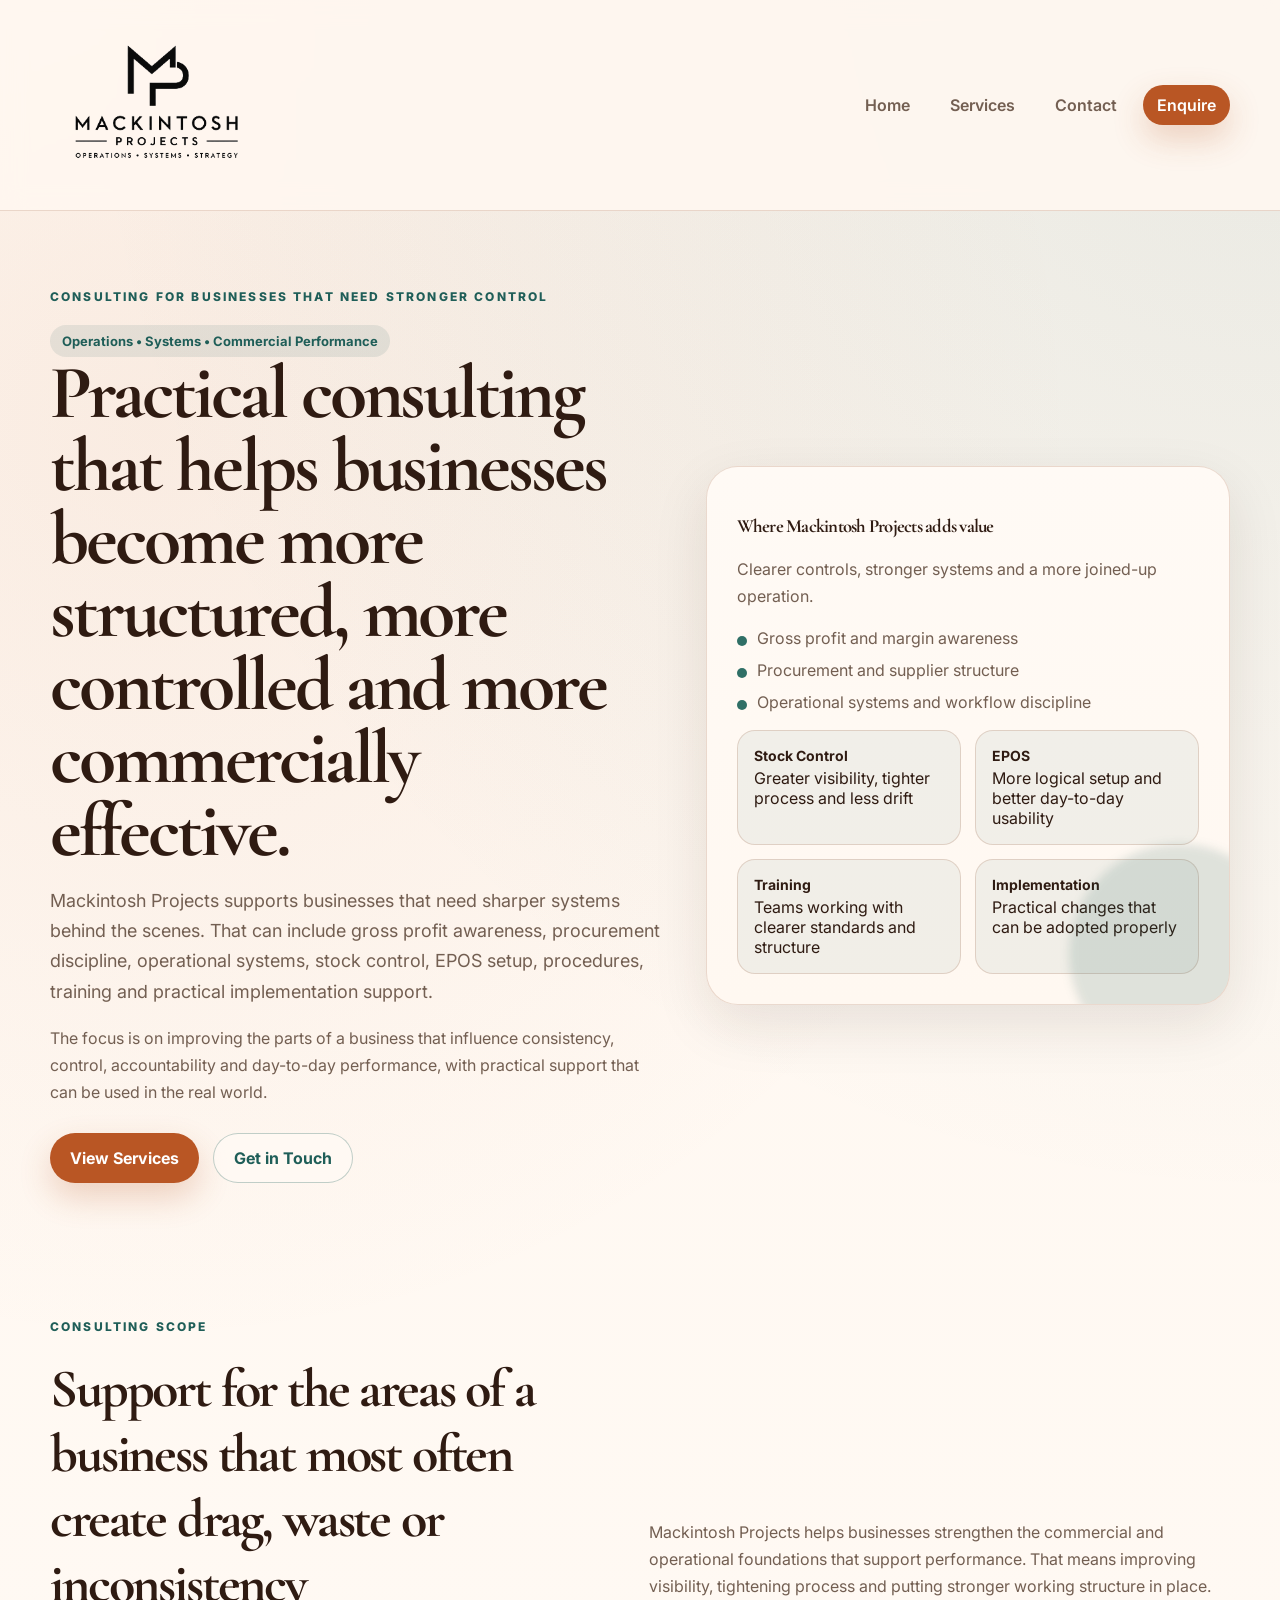
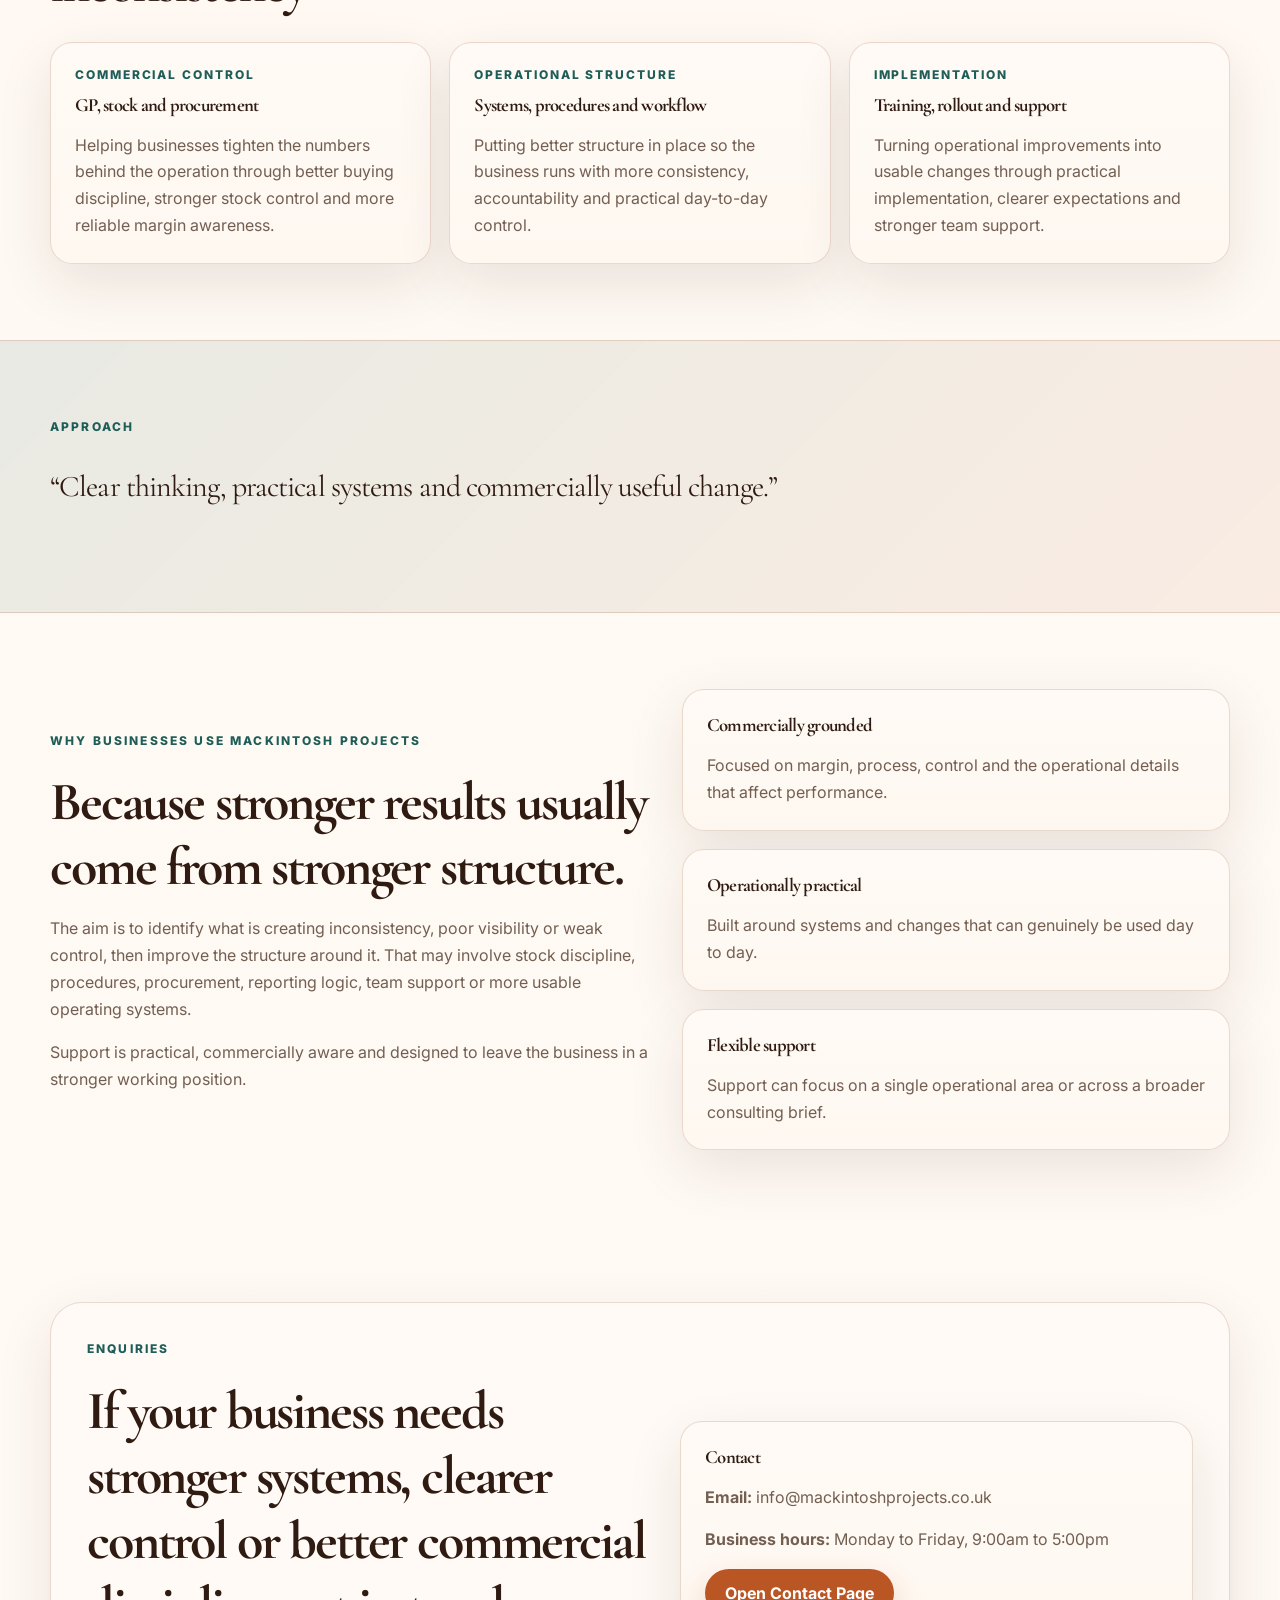
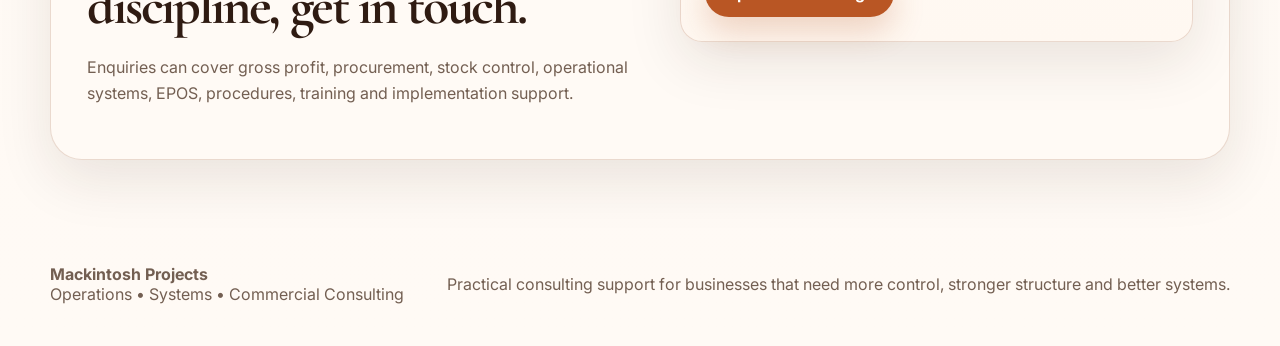
==== index.html @ ac30e195 "Stop About page from surfacing as primary result" ====
<!doctype html>
<html lang="en">
<head>
  <meta charset="utf-8">
  <meta name="viewport" content="width=device-width, initial-scale=1">
  <link rel="icon" href="/favicon.ico" sizes="any">
  <link rel="icon" type="image/png" sizes="16x16" href="/assets/favicon-16.png">
  <link rel="icon" type="image/png" sizes="32x32" href="/assets/favicon-32.png">
  <link rel="icon" type="image/png" sizes="48x48" href="/assets/favicon-48.png">
  <link rel="apple-touch-icon" sizes="180x180" href="/assets/apple-touch-icon.png">
  <link rel="manifest" href="/site.webmanifest">
  <meta name="theme-color" content="#ffffff">
  <title>Mackintosh Projects | Operations, Systems and Commercial Consulting</title>
  <meta name="description" content="Mackintosh Projects provides practical consulting support with gross profit, procurement, operational systems, stock control, EPOS, procedures, training and implementation.">
  <meta name="robots" content="index,follow,max-snippet:-1,max-image-preview:large,max-video-preview:-1">
  <link rel="canonical" href="https://mackintoshprojects.co.uk/">
  <meta property="og:type" content="website">
  <meta property="og:site_name" content="Mackintosh Projects">
  <meta property="og:title" content="Mackintosh Projects | Operations, Systems and Commercial Consulting">
  <meta property="og:description" content="Practical consulting support for gross profit, procurement, operational systems, stock control, EPOS, procedures, training and implementation.">
  <meta property="og:url" content="https://mackintoshprojects.co.uk/">
  <meta property="og:image" content="https://mackintoshprojects.co.uk/assets/logo-transparent.png">
  <meta name="twitter:card" content="summary">
  <meta name="twitter:title" content="Mackintosh Projects | Operations, Systems and Commercial Consulting">
  <meta name="twitter:description" content="Practical consulting support for businesses that need stronger control, structure and systems.">
  <link rel="stylesheet" href="assets/styles.css">
  <script type="application/ld+json">
  {
    "@context": "https://schema.org",
    "@type": "ProfessionalService",
    "@id": "https://mackintoshprojects.co.uk/#business",
    "name": "Mackintosh Projects",
    "url": "https://mackintoshprojects.co.uk/",
    "logo": "https://mackintoshprojects.co.uk/assets/logo-transparent.png",
    "description": "Mackintosh Projects provides practical consulting support with gross profit, procurement, operational systems, stock control, EPOS, procedures, training and implementation.",
    "email": "info@mackintoshprojects.co.uk",
    "areaServed": "United Kingdom",
    "openingHours": "Mo-Fr 09:00-17:00",
    "sameAs": [],
    "makesOffer": [
      { "@type": "Offer", "itemOffered": { "@type": "Service", "name": "Operational systems consulting" } },
      { "@type": "Offer", "itemOffered": { "@type": "Service", "name": "Gross profit and stock control support" } },
      { "@type": "Offer", "itemOffered": { "@type": "Service", "name": "EPOS setup and workflow support" } },
      { "@type": "Offer", "itemOffered": { "@type": "Service", "name": "Procedures and training support" } }
    ]
  }
  </script>
</head>
<body class="theme-mackintosh">
  <nav class="nav">
    <div class="container nav-inner">
      <a href="/" class="brand"><img src="assets/logo-transparent.png" alt="Mackintosh Projects" class="brand-logo"></a>
      <div class="nav-links">
        <a href="/">Home</a>
        <a href="services.html">Services</a>
        <a href="contact.html">Contact</a>
        <a class="btn" href="contact.html">Enquire</a>
      </div>
    </div>
  </nav>

  <main>
    <section class="hero">
      <div class="container hero-grid">
        <div>
          <p class="eyebrow">Consulting for businesses that need stronger control</p>
          <div class="preview-badge">Operations • Systems • Commercial Performance</div>
          <h1>Practical consulting that helps businesses become more structured, more controlled and more commercially effective.</h1>
          <p class="hero-copy">Mackintosh Projects supports businesses that need sharper systems behind the scenes. That can include gross profit awareness, procurement discipline, operational systems, stock control, EPOS setup, procedures, training and practical implementation support.</p>
          <p>The focus is on improving the parts of a business that influence consistency, control, accountability and day-to-day performance, with practical support that can be used in the real world.</p>
          <div class="hero-actions">
            <a class="btn" href="services.html">View Services</a>
            <a class="btn-secondary" href="contact.html">Get in Touch</a>
          </div>
        </div>
        <div class="hero-panel">
          <h3>Where Mackintosh Projects adds value</h3>
          <p>Clearer controls, stronger systems and a more joined-up operation.</p>
          <ul class="feature-bullets">
            <li>Gross profit and margin awareness</li>
            <li>Procurement and supplier structure</li>
            <li>Operational systems and workflow discipline</li>
          </ul>
          <div class="mini-stat-grid">
            <div class="mini-stat"><strong>Stock Control</strong><span>Greater visibility, tighter process and less drift</span></div>
            <div class="mini-stat"><strong>EPOS</strong><span>More logical setup and better day-to-day usability</span></div>
            <div class="mini-stat"><strong>Training</strong><span>Teams working with clearer standards and structure</span></div>
            <div class="mini-stat"><strong>Implementation</strong><span>Practical changes that can be adopted properly</span></div>
          </div>
        </div>
      </div>
    </section>

    <section class="section">
      <div class="container">
        <div class="section-head">
          <div>
            <p class="eyebrow">Consulting scope</p>
            <h2 class="section-title">Support for the areas of a business that most often create drag, waste or inconsistency</h2>
          </div>
          <p>Mackintosh Projects helps businesses strengthen the commercial and operational foundations that support performance. That means improving visibility, tightening process and putting stronger working structure in place.</p>
        </div>
        <div class="grid-3">
          <div class="card service-card">
            <div class="service-tag">Commercial Control</div>
            <h3>GP, stock and procurement</h3>
            <p>Helping businesses tighten the numbers behind the operation through better buying discipline, stronger stock control and more reliable margin awareness.</p>
          </div>
          <div class="card service-card">
            <div class="service-tag">Operational Structure</div>
            <h3>Systems, procedures and workflow</h3>
            <p>Putting better structure in place so the business runs with more consistency, accountability and practical day-to-day control.</p>
          </div>
          <div class="card service-card">
            <div class="service-tag">Implementation</div>
            <h3>Training, rollout and support</h3>
            <p>Turning operational improvements into usable changes through practical implementation, clearer expectations and stronger team support.</p>
          </div>
        </div>
      </div>
    </section>

    <section class="section band">
      <div class="container">
        <p class="eyebrow">Approach</p>
        <p class="quote">“Clear thinking, practical systems and commercially useful change.”</p>
      </div>
    </section>

    <section class="section">
      <div class="container split">
        <div>
          <p class="eyebrow">Why businesses use Mackintosh Projects</p>
          <h2 class="section-title">Because stronger results usually come from stronger structure.</h2>
          <p>The aim is to identify what is creating inconsistency, poor visibility or weak control, then improve the structure around it. That may involve stock discipline, procedures, procurement, reporting logic, team support or more usable operating systems.</p>
          <p>Support is practical, commercially aware and designed to leave the business in a stronger working position.</p>
        </div>
        <div class="stack">
          <div class="card">
            <h3>Commercially grounded</h3>
            <p>Focused on margin, process, control and the operational details that affect performance.</p>
          </div>
          <div class="card">
            <h3>Operationally practical</h3>
            <p>Built around systems and changes that can genuinely be used day to day.</p>
          </div>
          <div class="card">
            <h3>Flexible support</h3>
            <p>Support can focus on a single operational area or across a broader consulting brief.</p>
          </div>
        </div>
      </div>
    </section>

    <section class="section">
      <div class="container cta-box">
        <div class="split">
          <div>
            <p class="eyebrow">Enquiries</p>
            <h2 class="section-title">If your business needs stronger systems, clearer control or better commercial discipline, get in touch.</h2>
            <p>Enquiries can cover gross profit, procurement, stock control, operational systems, EPOS, procedures, training and implementation support.</p>
          </div>
          <div class="card">
            <h3>Contact</h3>
            <p><strong>Email:</strong> info@mackintoshprojects.co.uk</p>
            <p><strong>Business hours:</strong> Monday to Friday, 9:00am to 5:00pm</p>
            <div style="margin-top:14px"><a class="btn" href="contact.html">Open Contact Page</a></div>
          </div>
        </div>
      </div>
    </section>
  </main>

  <footer class="footer">
    <div class="container footer-inner">
      <div>
        <strong>Mackintosh Projects</strong>
        <div>Operations • Systems • Commercial Consulting</div>
      </div>
      <div>Practical consulting support for businesses that need more control, stronger structure and better systems.</div>
    </div>
  </footer>
</body>
</html>
---- assets/styles.css ----
@import url("https://fonts.googleapis.com/css2?family=Inter:wght@400;500;600;700;800;900&family=Cormorant+Garamond:wght@500;600;700&display=swap");

:root {
  --bg: #fff8f1;
  --surface: #fffaf5;
  --surface-2: #fff8f1;
  --surface-3: #f3e4d8;
  --text: #2f1b12;
  --muted: #735f52;
  --trust: #1f5e58;
  --success: #2f6f66;
  --accent: #b95624;
  --accent-hover: #8a431d;
  --border: rgba(138, 67, 29, 0.18);
  --highlight: #f3d8c7;
  --shadow: 0 20px 55px rgba(47, 27, 18, .10);
  --radius-xl: 32px;
  --radius-lg: 22px;
  --radius-md: 16px;
  --font-heading: "Cormorant Garamond", Georgia, serif;
  --font-body: Inter, system-ui, sans-serif;
}

* { box-sizing: border-box; }
html { scroll-behavior: smooth; }
body {
  margin: 0;
  font-family: var(--font-body);
  color: var(--text);
  background:
    radial-gradient(circle at top right, rgba(31, 94, 88, .10), transparent 32%),
    radial-gradient(circle at 12% 12%, rgba(185, 86, 36, .08), transparent 28%),
    linear-gradient(180deg, var(--bg), #fffaf5);
}
a { color: inherit; text-decoration: none; }
p { line-height: 1.68; color: var(--muted); }
img { max-width: 100%; display: block; }
.container { width: min(1180px, calc(100% - 42px)); margin: 0 auto; }

.nav {
  position: sticky; top: 0; z-index: 20; backdrop-filter: blur(12px);
  background: rgba(255, 248, 241, .88);
  border-bottom: 1px solid var(--border);
}
.nav-inner {
  min-height: 64px; display: flex; align-items: center; justify-content: space-between; gap: 20px;
}
.brand { display:flex; align-items:center; gap:0; color: var(--text); }
.brand-logo { width: 210px; max-width: min(48vw, 210px); height: auto; display:block; }
.nav-links { display:flex; align-items:center; gap: 12px; flex-wrap: wrap; }
.nav-links a { color: var(--muted); font-weight: 600; padding: 10px 14px; border-radius: 999px; }
.nav-links a:hover { background: rgba(31, 94, 88, .09); color: var(--trust); }
.nav-links a.btn { color: #fff; }
.nav-links a.btn:hover { background: var(--accent-hover); color: #fff; }

.btn, .btn-secondary {
  display:inline-flex; align-items:center; justify-content:center; gap:10px; padding: 14px 20px;
  border-radius: 999px; font-weight: 700; transition: .2s ease; cursor: pointer;
}
.btn {
  background: var(--accent);
  color: white;
  box-shadow: 0 14px 32px rgba(185, 86, 36, .24);
}
.btn:hover { background: var(--accent-hover); transform: translateY(-2px); }
.btn-secondary {
  background: rgba(255, 250, 245, .74); color: var(--trust);
  border: 1px solid rgba(31, 94, 88, .28);
}
.btn-secondary:hover { background: rgba(31, 94, 88, .09); }

.hero { padding: 76px 0 58px; }
.hero-grid { display:grid; grid-template-columns: 1.08fr .92fr; gap: 40px; align-items: center; }
.eyebrow { color: var(--trust); text-transform: uppercase; letter-spacing: .18em; font-size: 12px; font-weight: 800; margin: 0 0 18px; }
.hero h1, .section-title, h2, h3 { font-family: var(--font-heading); color: var(--text); letter-spacing: -.04em; }
.hero h1 { font-size: clamp(44px, 7vw, 76px); line-height: .96; margin: 0 0 18px; }
.hero-copy { font-size: 18px; max-width: 650px; }
.hero-actions { display:flex; gap:14px; flex-wrap:wrap; margin-top: 28px; }

.hero-panel {
  background: linear-gradient(180deg, var(--surface), var(--surface-2));
  border-radius: var(--radius-xl);
  box-shadow: var(--shadow);
  padding: 30px;
  position: relative;
  overflow: hidden;
  border: 1px solid var(--border);
}
.hero-panel::after {
  content:""; position:absolute; inset:auto -60px -60px auto; width:220px; height:220px; border-radius:50%;
  background: rgba(31, 94, 88, .14); filter: blur(5px);
}
.mini-stat-grid { display:grid; grid-template-columns: repeat(2, minmax(0,1fr)); gap: 14px; margin-top: 18px; }
.mini-stat {
  padding: 16px; border-radius: 18px; background: rgba(31, 94, 88, .06);
  border: 1px solid var(--border);
}
.mini-stat strong { display:block; font-size: 14px; margin-bottom: 4px; }

.section { padding: 76px 0; }
.section-head { display:flex; align-items:end; justify-content:space-between; gap:20px; margin-bottom: 26px; }
.section-title { font-size: clamp(34px, 5vw, 54px); margin:0; }
.grid-3 { display:grid; grid-template-columns: repeat(3, minmax(0, 1fr)); gap: 18px; }
.grid-2 { display:grid; grid-template-columns: repeat(2, minmax(0, 1fr)); gap: 18px; }

.card {
  background: linear-gradient(180deg, var(--surface), var(--surface-2));
  border-radius: var(--radius-lg); padding: 24px; box-shadow: var(--shadow);
  border: 1px solid var(--border);
}
.card h3, .card h4 { margin: 0 0 10px; }
.card p:last-child { margin-bottom: 0; }

.feature-bullets { list-style:none; padding:0; margin: 18px 0 0; display:grid; gap: 12px; }
.feature-bullets li { padding-left: 20px; position: relative; color: var(--muted); }
.feature-bullets li::before {
  content:""; width: 10px; height: 10px; border-radius: 50%; position:absolute; left:0; top:8px; background: var(--success);
}

.band {
  background: linear-gradient(135deg, rgba(31, 94, 88, .10), rgba(185, 86, 36, .08));
  border-top: 1px solid var(--border);
  border-bottom: 1px solid var(--border);
}
.quote {
  font-size: clamp(20px, 3vw, 30px); line-height: 1.3; color: var(--text); max-width: 830px;
  font-family: var(--font-heading); letter-spacing: -.03em;
}

.cta-box {
  padding: 36px; border-radius: var(--radius-xl); background: var(--surface);
  box-shadow: var(--shadow); border: 1px solid var(--border);
}
.split { display:grid; grid-template-columns: 1.05fr .95fr; gap: 26px; align-items: center; }

.footer { padding: 28px 0 42px; }
.footer-inner { display:flex; justify-content:space-between; gap: 18px; align-items:center; flex-wrap: wrap; color: var(--muted); }

.page-hero { padding: 54px 0 34px; }
.page-hero h1 { margin: 0 0 12px; font-size: clamp(38px,6vw,62px); }

.stack { display:grid; gap: 18px; }
.service-card .service-tag { color: var(--trust); font-size: 12px; text-transform: uppercase; letter-spacing: .16em; font-weight: 800; margin-bottom: 12px; }

.faq details { padding: 18px 20px; border-radius: 16px; background: var(--surface); border:1px solid var(--border); }
.faq details + details { margin-top: 12px; }
.faq summary { cursor:pointer; font-weight: 700; color: var(--text); }
.faq p { margin-bottom: 0; }

.preview-badge {
  display:inline-flex; gap:8px; align-items:center; padding:8px 12px; border-radius:999px;
  background: rgba(31, 94, 88, .10);
  color: var(--trust); font-size: 13px; font-weight: 700;
}

@media (max-width: 980px) {
  .hero-grid, .grid-3, .grid-2, .split { grid-template-columns: 1fr; }
  .hero { padding-top: 48px; }
  .nav-inner { padding: 10px 0; min-height: 58px; }
}
@media (max-width: 720px) {
  .nav-links { display:none; }
  .container { width: min(100% - 28px, 1180px); }
  .hero h1 { font-size: clamp(38px, 9vw, 56px); }
  .section { padding: 58px 0; }
  .cta-box, .hero-panel, .card { padding: 22px; }
  .brand-logo { width: 170px; max-width: 66vw; }
}
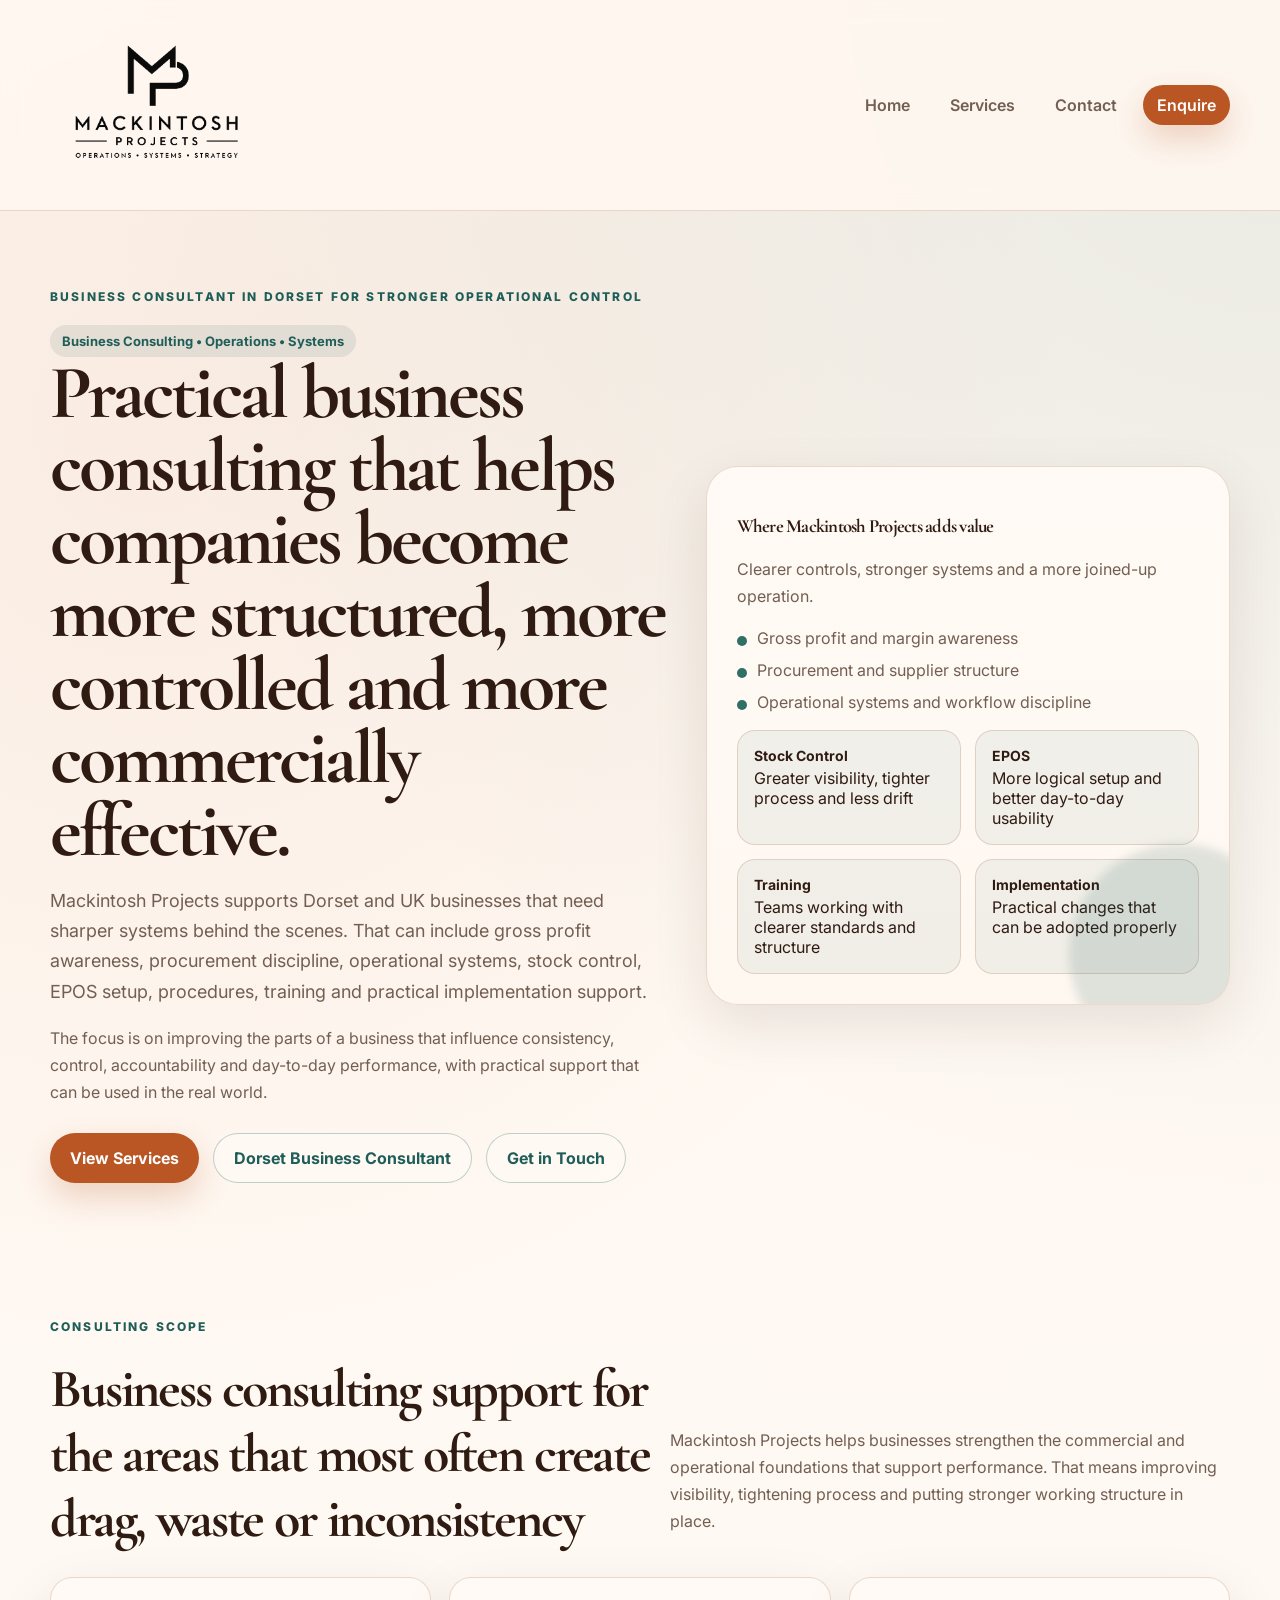
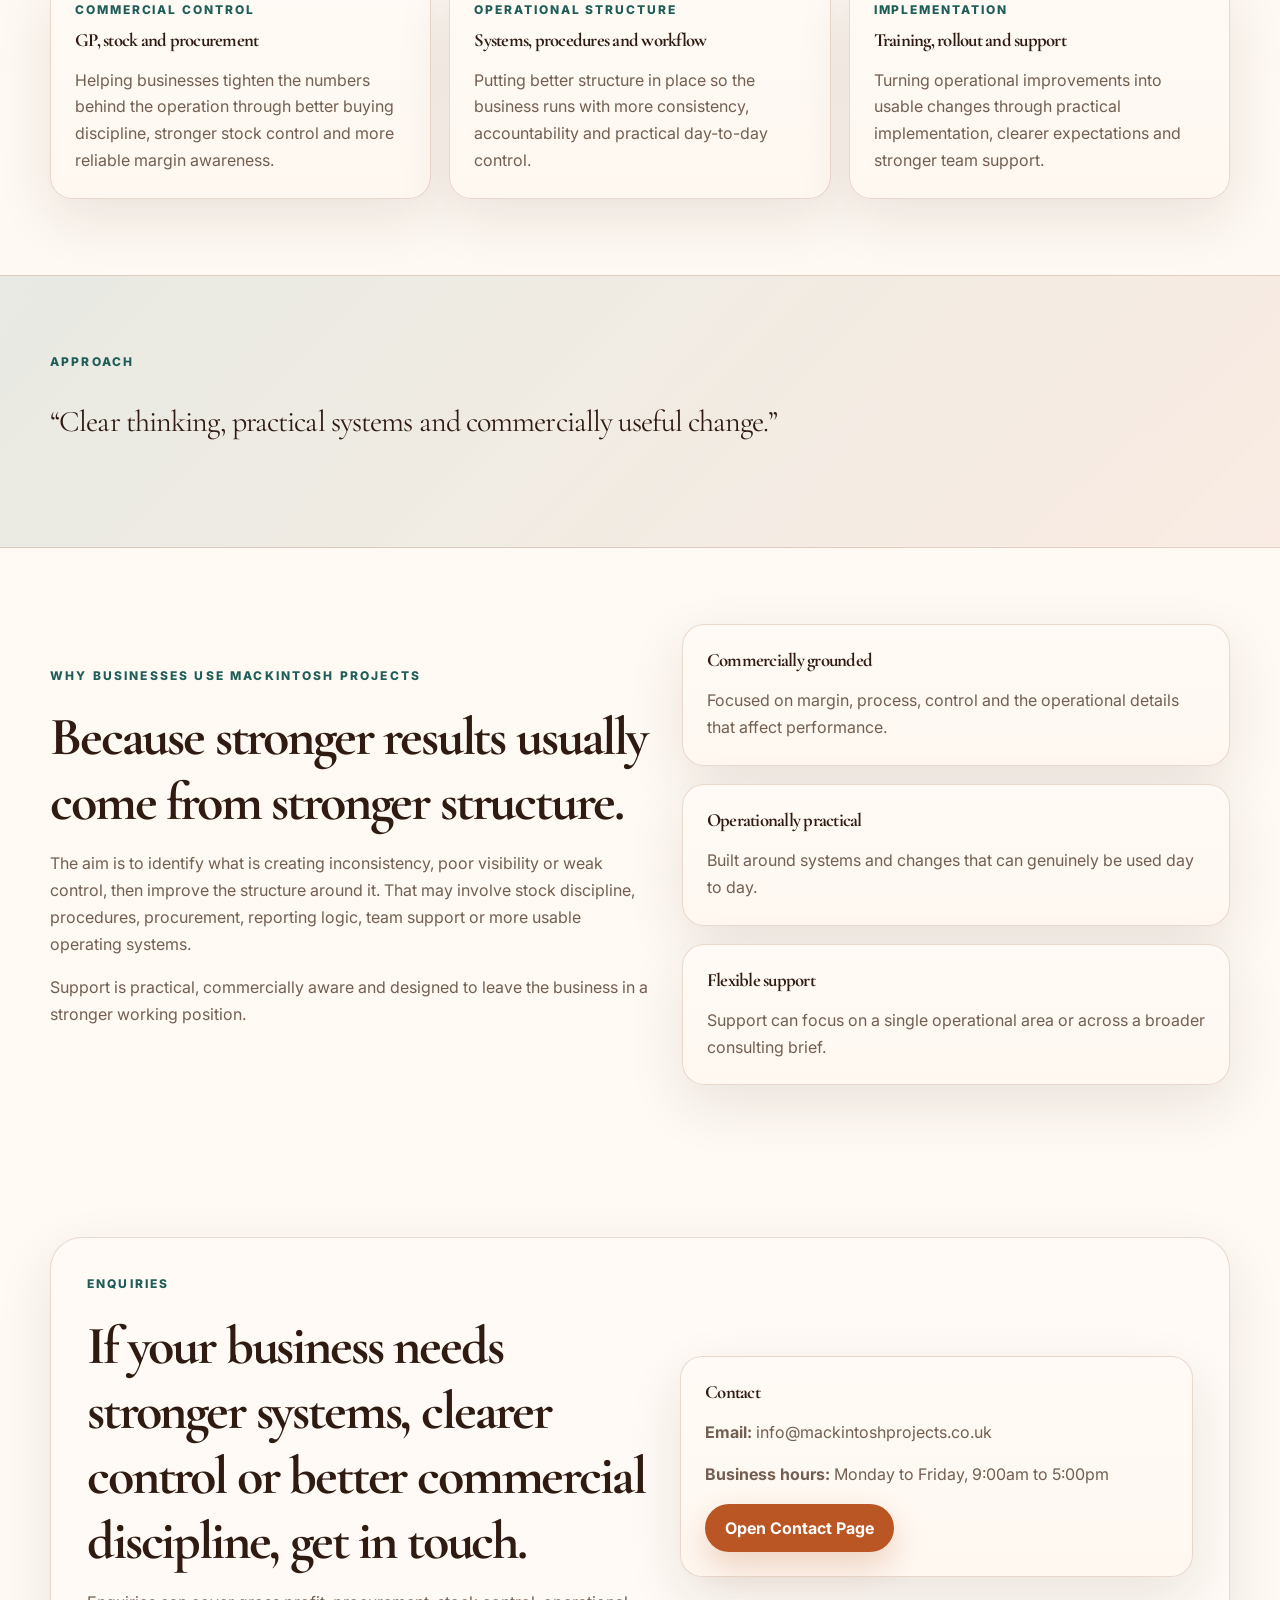
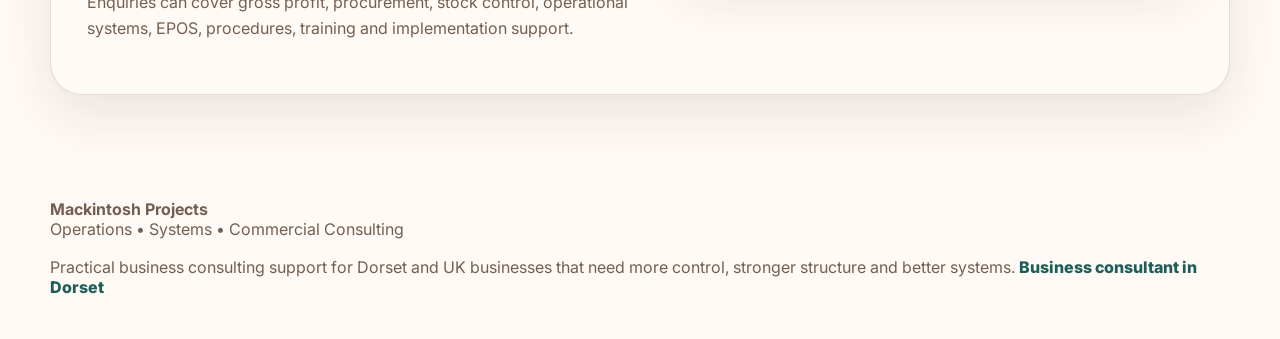
==== commit 79b1dceb: "Strengthen local business consultant SEO" ====
--- a/index.html
+++ b/index.html
@@ -10,34 +10,43 @@
   <link rel="apple-touch-icon" sizes="180x180" href="/assets/apple-touch-icon.png">
   <link rel="manifest" href="/site.webmanifest">
   <meta name="theme-color" content="#ffffff">
-  <title>Mackintosh Projects | Operations, Systems and Commercial Consulting</title>
-  <meta name="description" content="Mackintosh Projects provides practical consulting support with gross profit, procurement, operational systems, stock control, EPOS, procedures, training and implementation.">
+  <title>Mackintosh Projects | Business Consultant in Dorset for Operations and Systems</title>
+  <meta name="description" content="Mackintosh Projects is a Dorset business consultant providing practical support with operations, systems, gross profit, stock control, EPOS, procedures and implementation.">
   <meta name="robots" content="index,follow,max-snippet:-1,max-image-preview:large,max-video-preview:-1">
   <link rel="canonical" href="https://mackintoshprojects.co.uk/">
   <meta property="og:type" content="website">
   <meta property="og:site_name" content="Mackintosh Projects">
-  <meta property="og:title" content="Mackintosh Projects | Operations, Systems and Commercial Consulting">
-  <meta property="og:description" content="Practical consulting support for gross profit, procurement, operational systems, stock control, EPOS, procedures, training and implementation.">
+  <meta property="og:title" content="Mackintosh Projects | Business Consultant in Dorset">
+  <meta property="og:description" content="Practical business consulting support for operations, systems, gross profit, stock control, EPOS, procedures, training and implementation.">
   <meta property="og:url" content="https://mackintoshprojects.co.uk/">
   <meta property="og:image" content="https://mackintoshprojects.co.uk/assets/logo-transparent.png">
   <meta name="twitter:card" content="summary">
-  <meta name="twitter:title" content="Mackintosh Projects | Operations, Systems and Commercial Consulting">
-  <meta name="twitter:description" content="Practical consulting support for businesses that need stronger control, structure and systems.">
+  <meta name="twitter:title" content="Mackintosh Projects | Business Consultant in Dorset">
+  <meta name="twitter:description" content="Practical business consulting support for businesses that need stronger control, structure and systems.">
   <link rel="stylesheet" href="assets/styles.css">
   <script type="application/ld+json">
   {
     "@context": "https://schema.org",
-    "@type": "ProfessionalService",
+    "@type": ["LocalBusiness", "ProfessionalService"],
     "@id": "https://mackintoshprojects.co.uk/#business",
     "name": "Mackintosh Projects",
     "url": "https://mackintoshprojects.co.uk/",
     "logo": "https://mackintoshprojects.co.uk/assets/logo-transparent.png",
-    "description": "Mackintosh Projects provides practical consulting support with gross profit, procurement, operational systems, stock control, EPOS, procedures, training and implementation.",
+    "description": "Mackintosh Projects is a Dorset business consultant providing practical support with operations, systems, gross profit, stock control, EPOS, procedures, training and implementation.",
     "email": "info@mackintoshprojects.co.uk",
-    "areaServed": "United Kingdom",
+    "areaServed": ["Dorset", "Bournemouth", "Poole", "Wimborne", "Wareham", "United Kingdom"],
     "openingHours": "Mo-Fr 09:00-17:00",
+    "knowsAbout": [
+      "business management consulting",
+      "operational systems",
+      "gross profit control",
+      "stock control",
+      "EPOS setup",
+      "procedures and training"
+    ],
     "sameAs": [],
     "makesOffer": [
+      { "@type": "Offer", "itemOffered": { "@type": "Service", "name": "Business management consulting" } },
       { "@type": "Offer", "itemOffered": { "@type": "Service", "name": "Operational systems consulting" } },
       { "@type": "Offer", "itemOffered": { "@type": "Service", "name": "Gross profit and stock control support" } },
       { "@type": "Offer", "itemOffered": { "@type": "Service", "name": "EPOS setup and workflow support" } },
@@ -63,13 +72,14 @@
     <section class="hero">
       <div class="container hero-grid">
         <div>
-          <p class="eyebrow">Consulting for businesses that need stronger control</p>
-          <div class="preview-badge">Operations • Systems • Commercial Performance</div>
-          <h1>Practical consulting that helps businesses become more structured, more controlled and more commercially effective.</h1>
-          <p class="hero-copy">Mackintosh Projects supports businesses that need sharper systems behind the scenes. That can include gross profit awareness, procurement discipline, operational systems, stock control, EPOS setup, procedures, training and practical implementation support.</p>
+          <p class="eyebrow">Business consultant in Dorset for stronger operational control</p>
+          <div class="preview-badge">Business Consulting • Operations • Systems</div>
+          <h1>Practical business consulting that helps companies become more structured, more controlled and more commercially effective.</h1>
+          <p class="hero-copy">Mackintosh Projects supports Dorset and UK businesses that need sharper systems behind the scenes. That can include gross profit awareness, procurement discipline, operational systems, stock control, EPOS setup, procedures, training and practical implementation support.</p>
           <p>The focus is on improving the parts of a business that influence consistency, control, accountability and day-to-day performance, with practical support that can be used in the real world.</p>
           <div class="hero-actions">
             <a class="btn" href="services.html">View Services</a>
+            <a class="btn-secondary" href="business-consultant-dorset.html">Dorset Business Consultant</a>
             <a class="btn-secondary" href="contact.html">Get in Touch</a>
           </div>
         </div>
@@ -96,7 +106,7 @@
         <div class="section-head">
           <div>
             <p class="eyebrow">Consulting scope</p>
-            <h2 class="section-title">Support for the areas of a business that most often create drag, waste or inconsistency</h2>
+            <h2 class="section-title">Business consulting support for the areas that most often create drag, waste or inconsistency</h2>
           </div>
           <p>Mackintosh Projects helps businesses strengthen the commercial and operational foundations that support performance. That means improving visibility, tightening process and putting stronger working structure in place.</p>
         </div>
@@ -177,7 +187,7 @@
         <strong>Mackintosh Projects</strong>
         <div>Operations • Systems • Commercial Consulting</div>
       </div>
-      <div>Practical consulting support for businesses that need more control, stronger structure and better systems.</div>
+      <div>Practical business consulting support for Dorset and UK businesses that need more control, stronger structure and better systems. <a href="business-consultant-dorset.html">Business consultant in Dorset</a></div>
     </div>
   </footer>
 </body>
--- a/assets/styles.css
+++ b/assets/styles.css
@@ -72,7 +72,7 @@
 .hero { padding: 76px 0 58px; }
 .hero-grid { display:grid; grid-template-columns: 1.08fr .92fr; gap: 40px; align-items: center; }
 .eyebrow { color: var(--trust); text-transform: uppercase; letter-spacing: .18em; font-size: 12px; font-weight: 800; margin: 0 0 18px; }
-.hero h1, .section-title, h2, h3 { font-family: var(--font-heading); color: var(--text); letter-spacing: -.04em; }
+.hero h1, .page-hero h1, .section-title, h2, h3 { font-family: var(--font-heading); color: var(--text); letter-spacing: -.04em; }
 .hero h1 { font-size: clamp(44px, 7vw, 76px); line-height: .96; margin: 0 0 18px; }
 .hero-copy { font-size: 18px; max-width: 650px; }
 .hero-actions { display:flex; gap:14px; flex-wrap:wrap; margin-top: 28px; }
@@ -135,6 +135,7 @@
 
 .footer { padding: 28px 0 42px; }
 .footer-inner { display:flex; justify-content:space-between; gap: 18px; align-items:center; flex-wrap: wrap; color: var(--muted); }
+.footer a { color: var(--trust); font-weight: 800; }
 
 .page-hero { padding: 54px 0 34px; }
 .page-hero h1 { margin: 0 0 12px; font-size: clamp(38px,6vw,62px); }
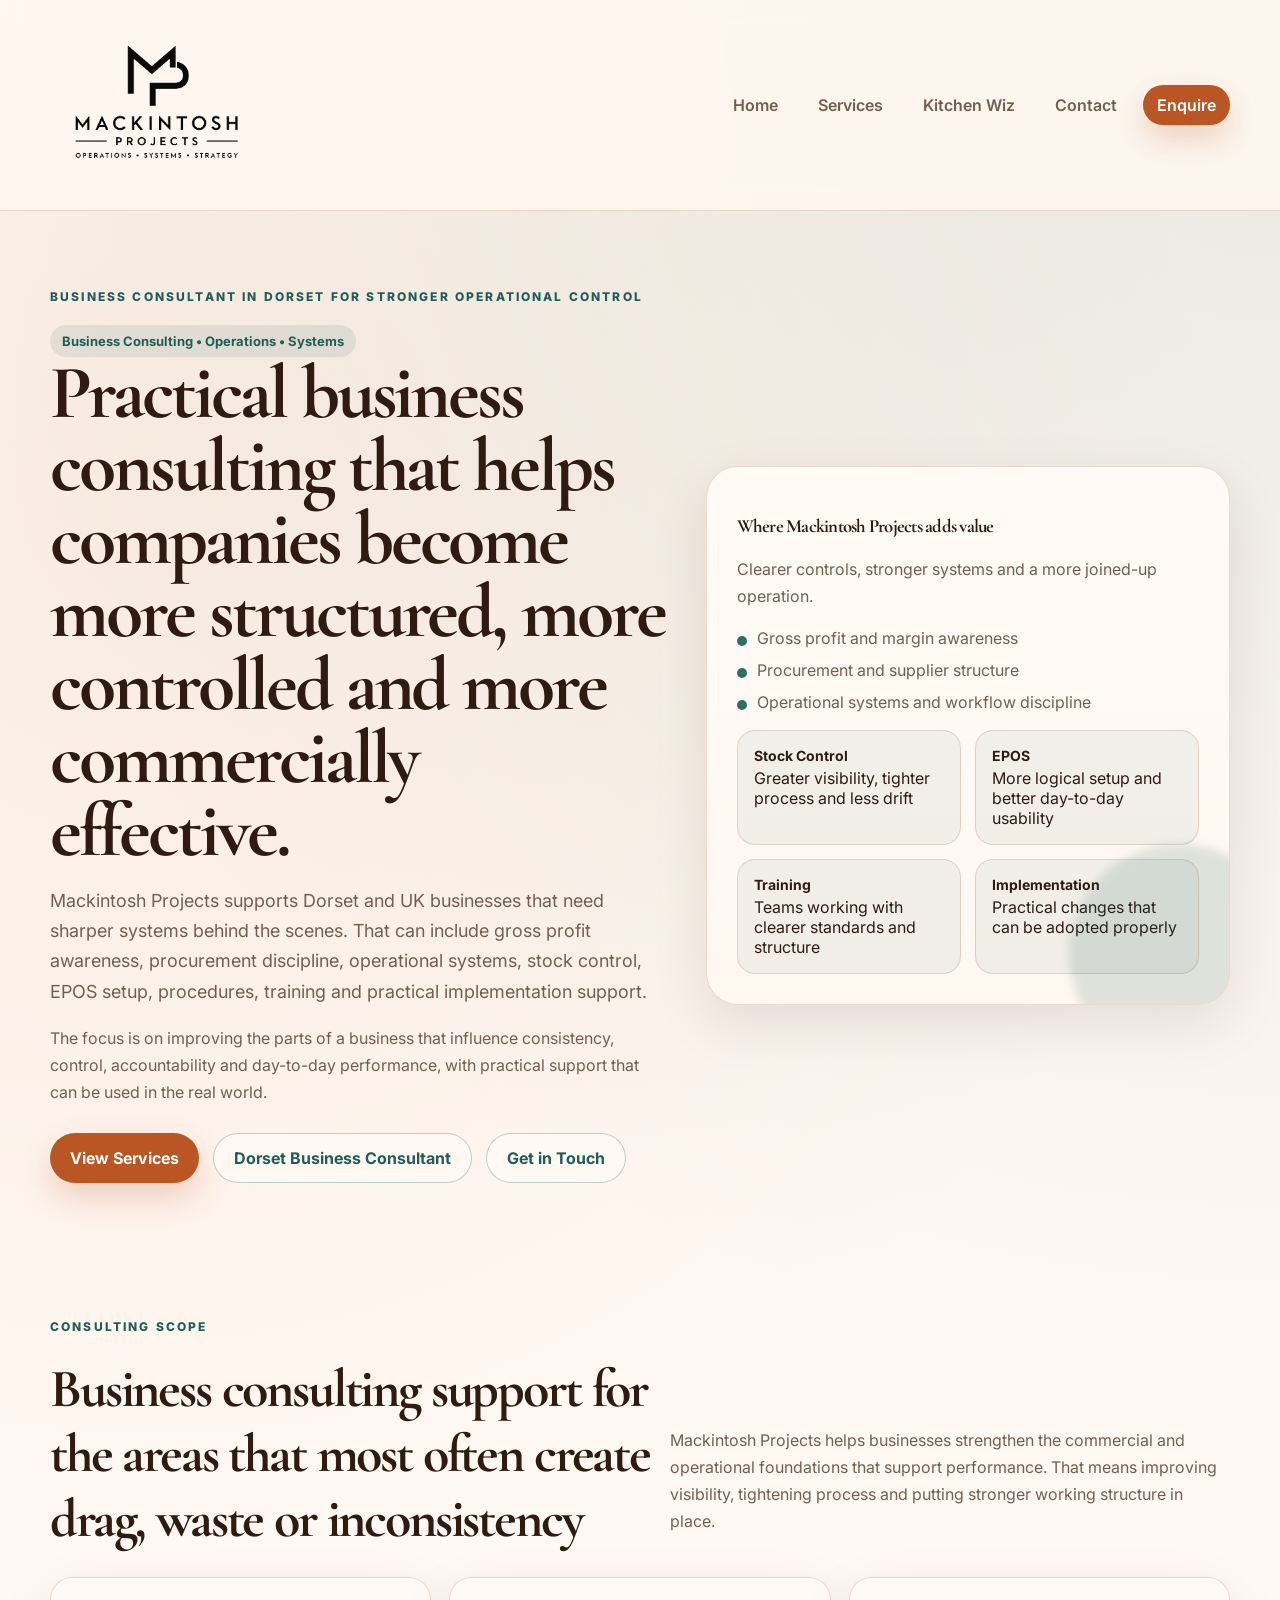
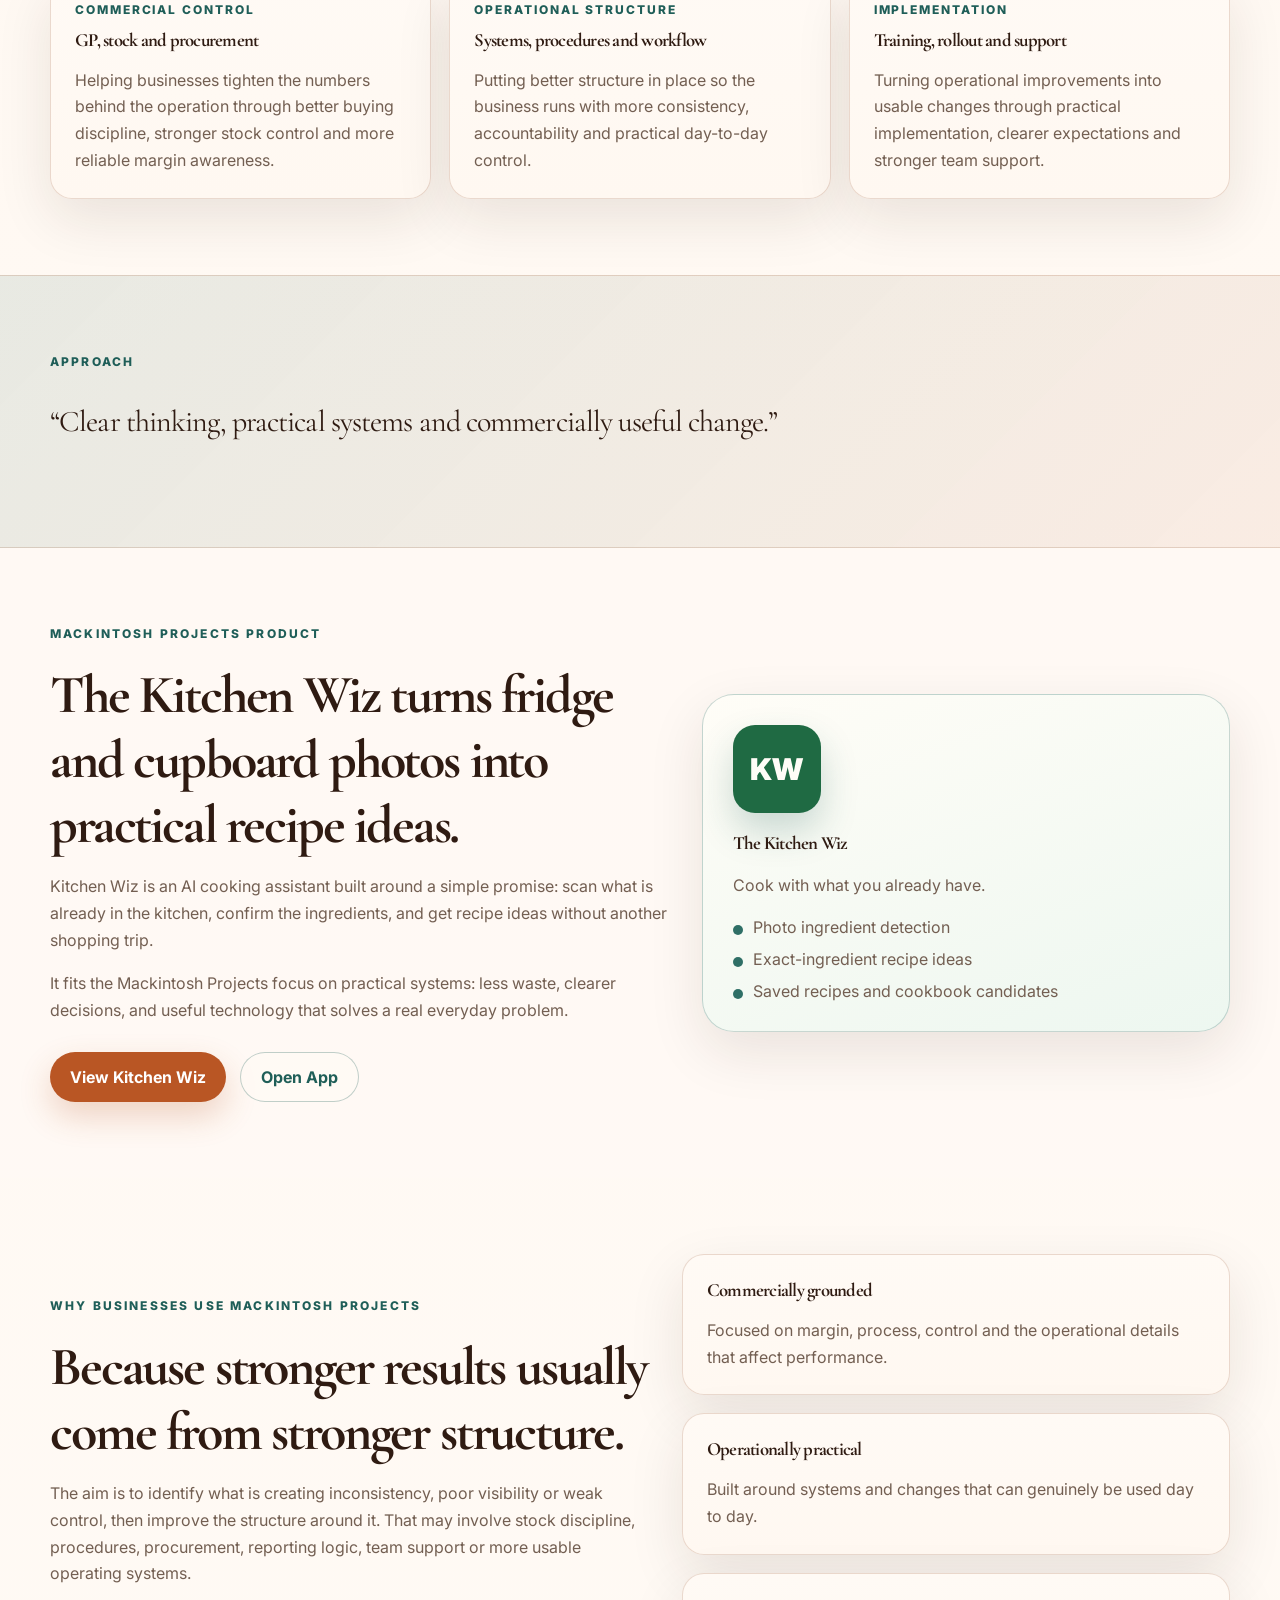
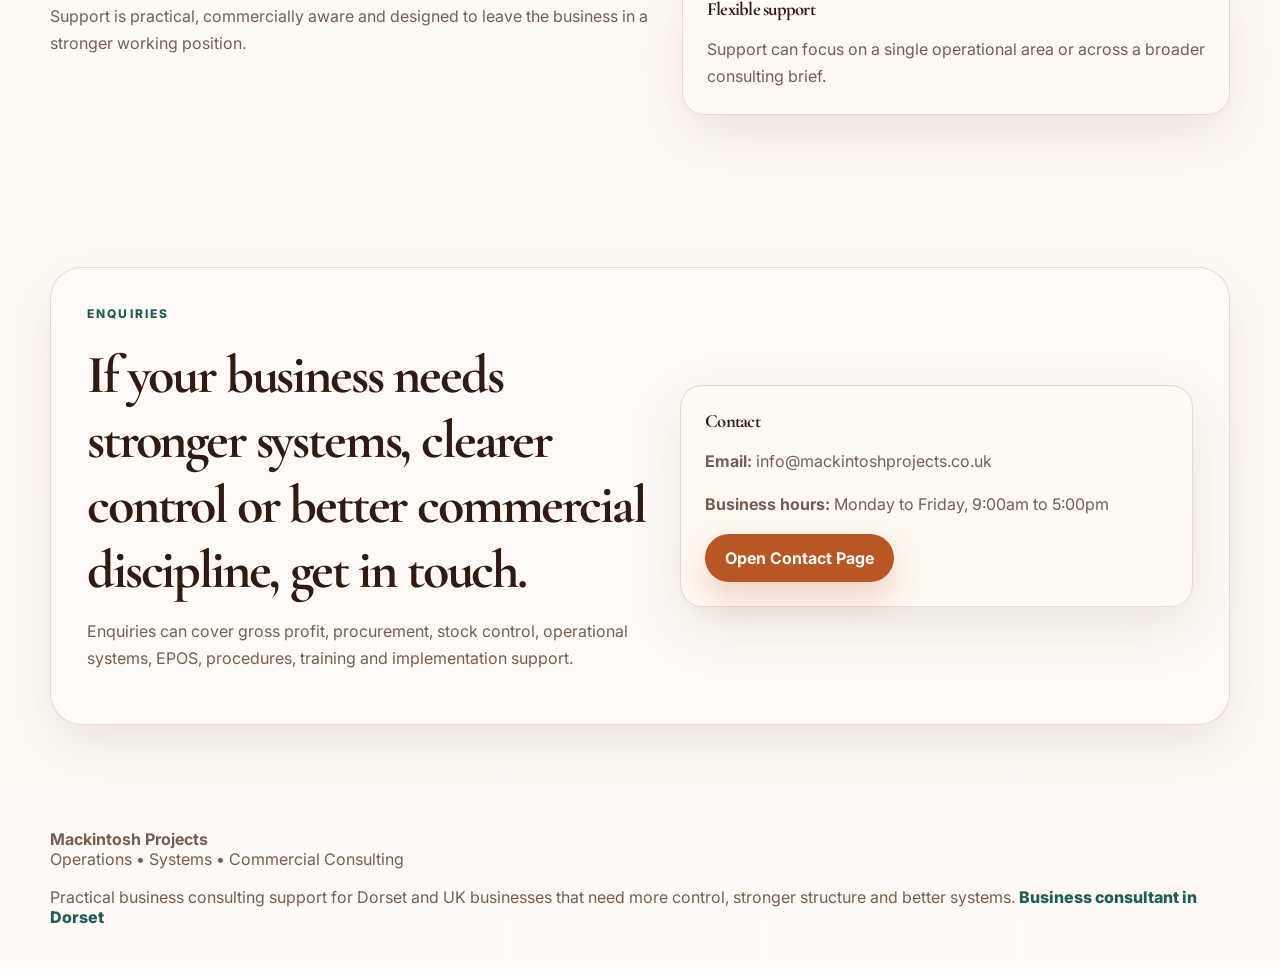
==== commit 31a2f225: "Add Kitchen Wiz product page" ====
--- a/index.html
+++ b/index.html
@@ -50,7 +50,8 @@
       { "@type": "Offer", "itemOffered": { "@type": "Service", "name": "Operational systems consulting" } },
       { "@type": "Offer", "itemOffered": { "@type": "Service", "name": "Gross profit and stock control support" } },
       { "@type": "Offer", "itemOffered": { "@type": "Service", "name": "EPOS setup and workflow support" } },
-      { "@type": "Offer", "itemOffered": { "@type": "Service", "name": "Procedures and training support" } }
+      { "@type": "Offer", "itemOffered": { "@type": "Service", "name": "Procedures and training support" } },
+      { "@type": "Offer", "itemOffered": { "@type": "SoftwareApplication", "name": "The Kitchen Wiz" } }
     ]
   }
   </script>
@@ -61,9 +62,10 @@
       <a href="/" class="brand"><img src="assets/logo-transparent.png" alt="Mackintosh Projects" class="brand-logo"></a>
       <div class="nav-links">
         <a href="/">Home</a>
-        <a href="services.html">Services</a>
-        <a href="contact.html">Contact</a>
-        <a class="btn" href="contact.html">Enquire</a>
+        <a href="/services">Services</a>
+        <a href="/kitchen-wiz">Kitchen Wiz</a>
+        <a href="/contact">Contact</a>
+        <a class="btn" href="/contact">Enquire</a>
       </div>
     </div>
   </nav>
@@ -78,9 +80,9 @@
           <p class="hero-copy">Mackintosh Projects supports Dorset and UK businesses that need sharper systems behind the scenes. That can include gross profit awareness, procurement discipline, operational systems, stock control, EPOS setup, procedures, training and practical implementation support.</p>
           <p>The focus is on improving the parts of a business that influence consistency, control, accountability and day-to-day performance, with practical support that can be used in the real world.</p>
           <div class="hero-actions">
-            <a class="btn" href="services.html">View Services</a>
-            <a class="btn-secondary" href="business-consultant-dorset.html">Dorset Business Consultant</a>
-            <a class="btn-secondary" href="contact.html">Get in Touch</a>
+            <a class="btn" href="/services">View Services</a>
+            <a class="btn-secondary" href="/business-consultant-dorset">Dorset Business Consultant</a>
+            <a class="btn-secondary" href="/contact">Get in Touch</a>
           </div>
         </div>
         <div class="hero-panel">
@@ -137,6 +139,31 @@
       </div>
     </section>
 
+    <section class="section product-section">
+      <div class="container product-grid">
+        <div>
+          <p class="eyebrow">Mackintosh Projects product</p>
+          <h2 class="section-title">The Kitchen Wiz turns fridge and cupboard photos into practical recipe ideas.</h2>
+          <p>Kitchen Wiz is an AI cooking assistant built around a simple promise: scan what is already in the kitchen, confirm the ingredients, and get recipe ideas without another shopping trip.</p>
+          <p>It fits the Mackintosh Projects focus on practical systems: less waste, clearer decisions, and useful technology that solves a real everyday problem.</p>
+          <div class="hero-actions">
+            <a class="btn" href="/kitchen-wiz">View Kitchen Wiz</a>
+            <a class="btn-secondary" href="https://the-kitchen-wiz.pages.dev/">Open App</a>
+          </div>
+        </div>
+        <div class="product-panel">
+          <div class="product-mark">KW</div>
+          <h3>The Kitchen Wiz</h3>
+          <p>Cook with what you already have.</p>
+          <ul class="feature-bullets">
+            <li>Photo ingredient detection</li>
+            <li>Exact-ingredient recipe ideas</li>
+            <li>Saved recipes and cookbook candidates</li>
+          </ul>
+        </div>
+      </div>
+    </section>
+
     <section class="section">
       <div class="container split">
         <div>
@@ -174,7 +201,7 @@
             <h3>Contact</h3>
             <p><strong>Email:</strong> info@mackintoshprojects.co.uk</p>
             <p><strong>Business hours:</strong> Monday to Friday, 9:00am to 5:00pm</p>
-            <div style="margin-top:14px"><a class="btn" href="contact.html">Open Contact Page</a></div>
+            <div style="margin-top:14px"><a class="btn" href="/contact">Open Contact Page</a></div>
           </div>
         </div>
       </div>
@@ -187,7 +214,7 @@
         <strong>Mackintosh Projects</strong>
         <div>Operations • Systems • Commercial Consulting</div>
       </div>
-      <div>Practical business consulting support for Dorset and UK businesses that need more control, stronger structure and better systems. <a href="business-consultant-dorset.html">Business consultant in Dorset</a></div>
+      <div>Practical business consulting support for Dorset and UK businesses that need more control, stronger structure and better systems. <a href="/business-consultant-dorset">Business consultant in Dorset</a></div>
     </div>
   </footer>
 </body>
--- a/assets/styles.css
+++ b/assets/styles.css
@@ -154,8 +154,26 @@
   color: var(--trust); font-size: 13px; font-weight: 700;
 }
 
+.product-section { background: rgba(255, 250, 245, .72); }
+.product-grid { display:grid; grid-template-columns: 1.08fr .92fr; gap: 32px; align-items:center; }
+.product-panel {
+  background: linear-gradient(160deg, #fffdf7, #edf7f0);
+  border: 1px solid rgba(31, 94, 88, .24);
+  border-radius: var(--radius-xl);
+  box-shadow: var(--shadow);
+  padding: 30px;
+}
+.product-mark {
+  width: 88px; height: 88px; border-radius: 22px;
+  background: #1f6a43; color: #fffdf7;
+  display:flex; align-items:center; justify-content:center;
+  font-weight: 900; font-size: 30px; margin-bottom: 18px;
+  box-shadow: 0 18px 36px rgba(31, 94, 88, .22);
+}
+.product-hero { background: linear-gradient(180deg, rgba(31, 94, 88, .08), transparent); }
+
 @media (max-width: 980px) {
-  .hero-grid, .grid-3, .grid-2, .split { grid-template-columns: 1fr; }
+  .hero-grid, .grid-3, .grid-2, .split, .product-grid { grid-template-columns: 1fr; }
   .hero { padding-top: 48px; }
   .nav-inner { padding: 10px 0; min-height: 58px; }
 }
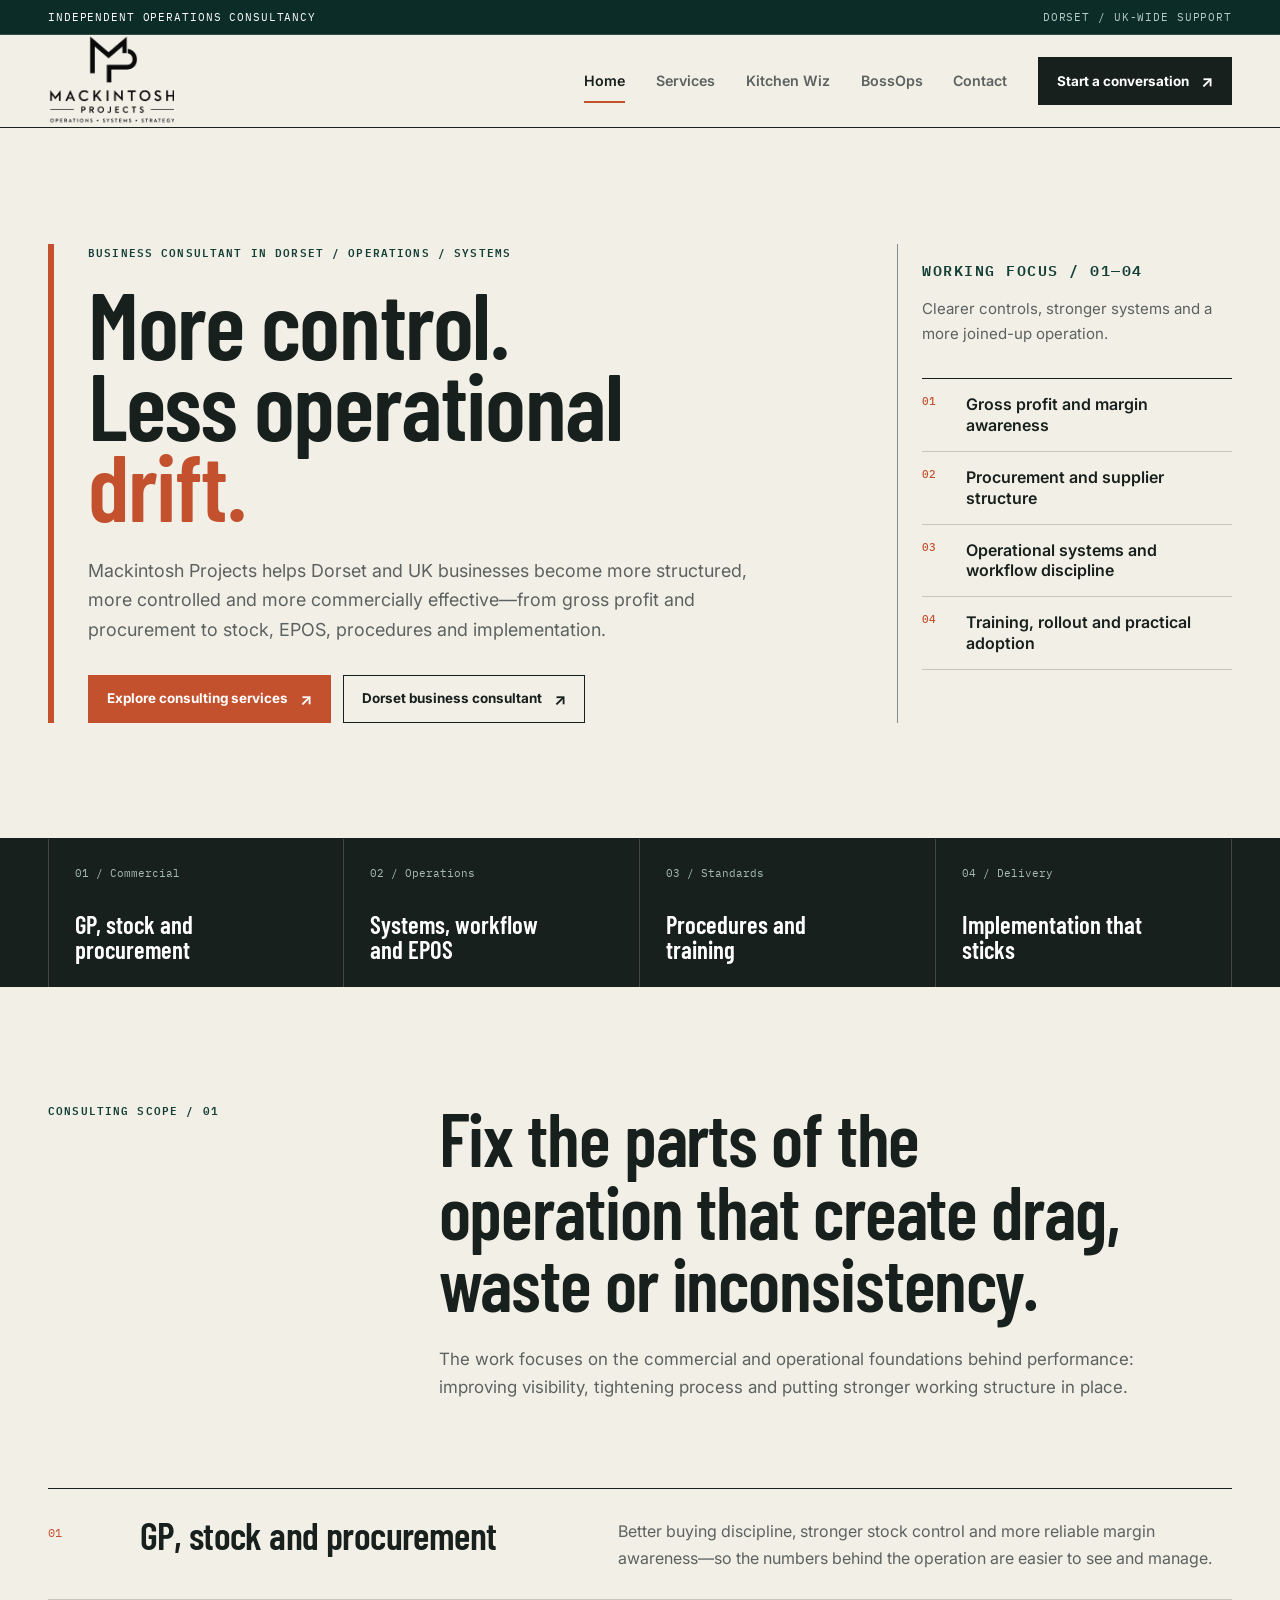
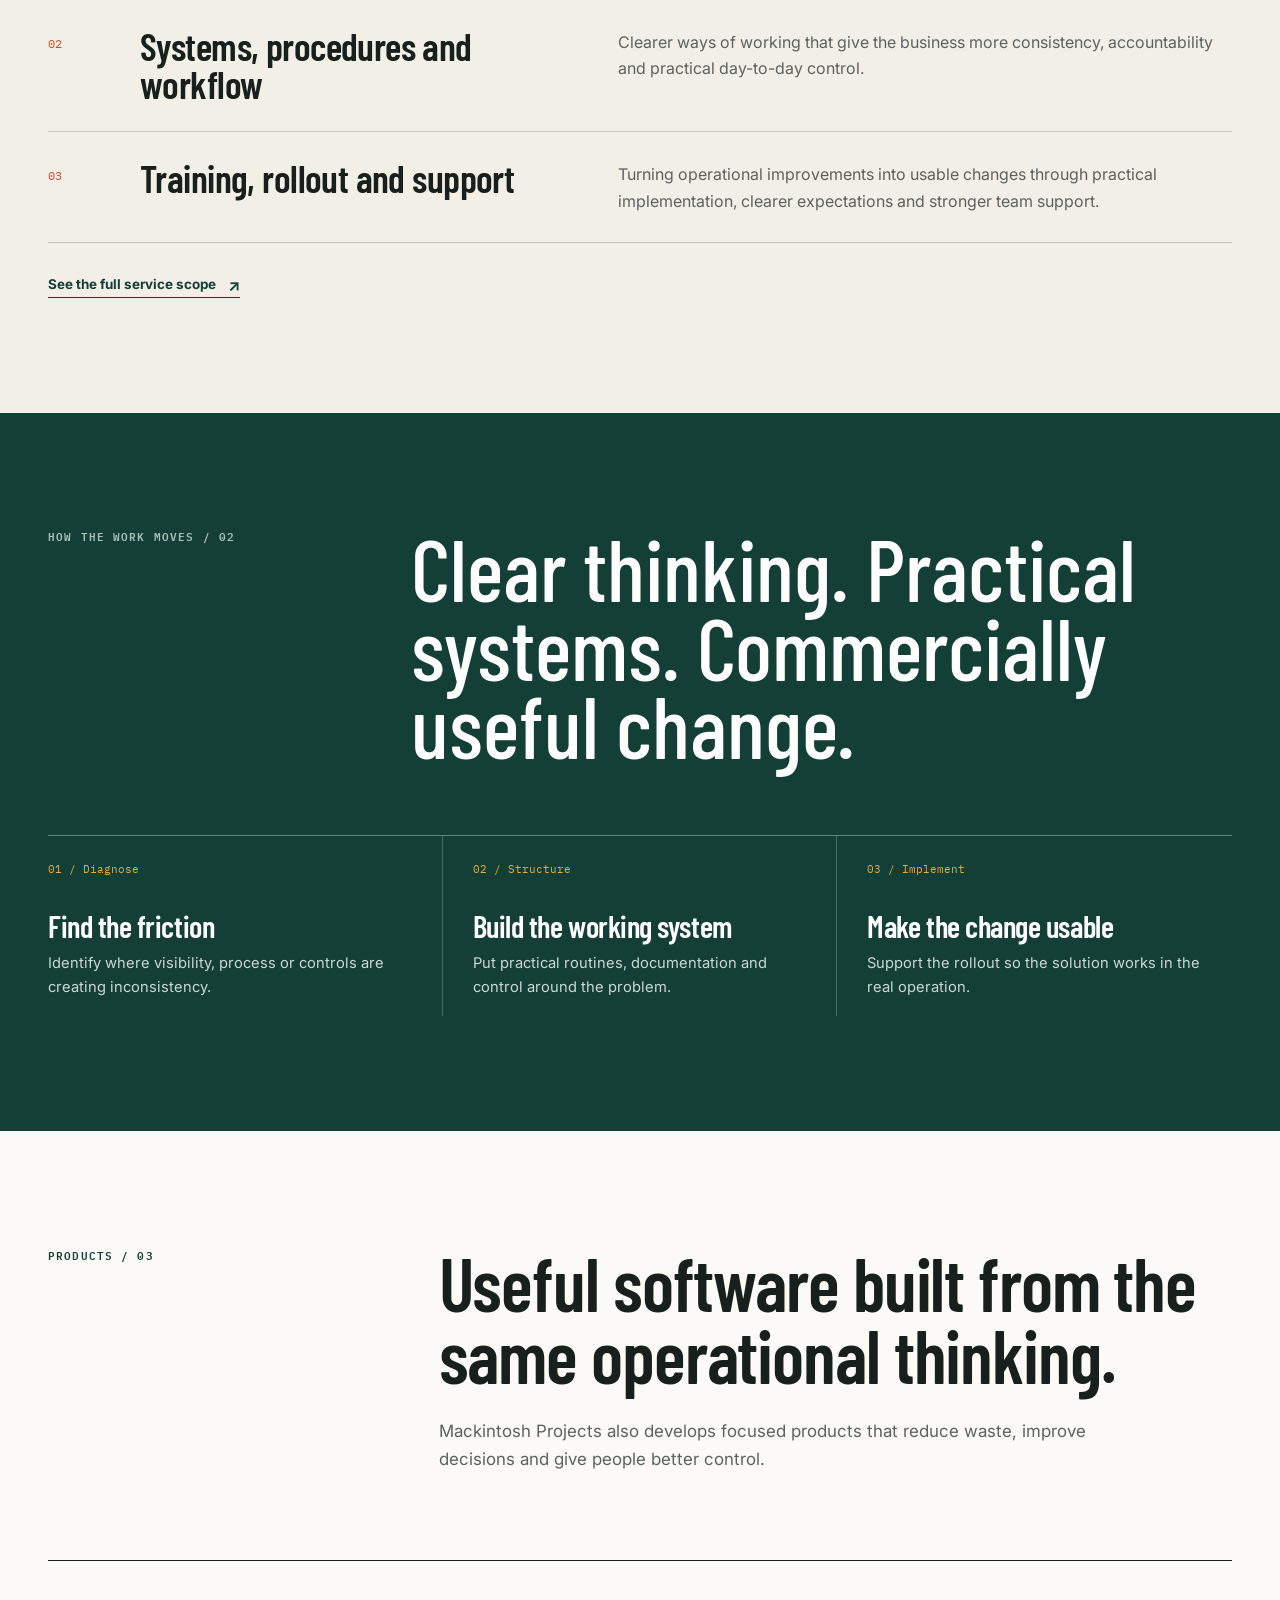
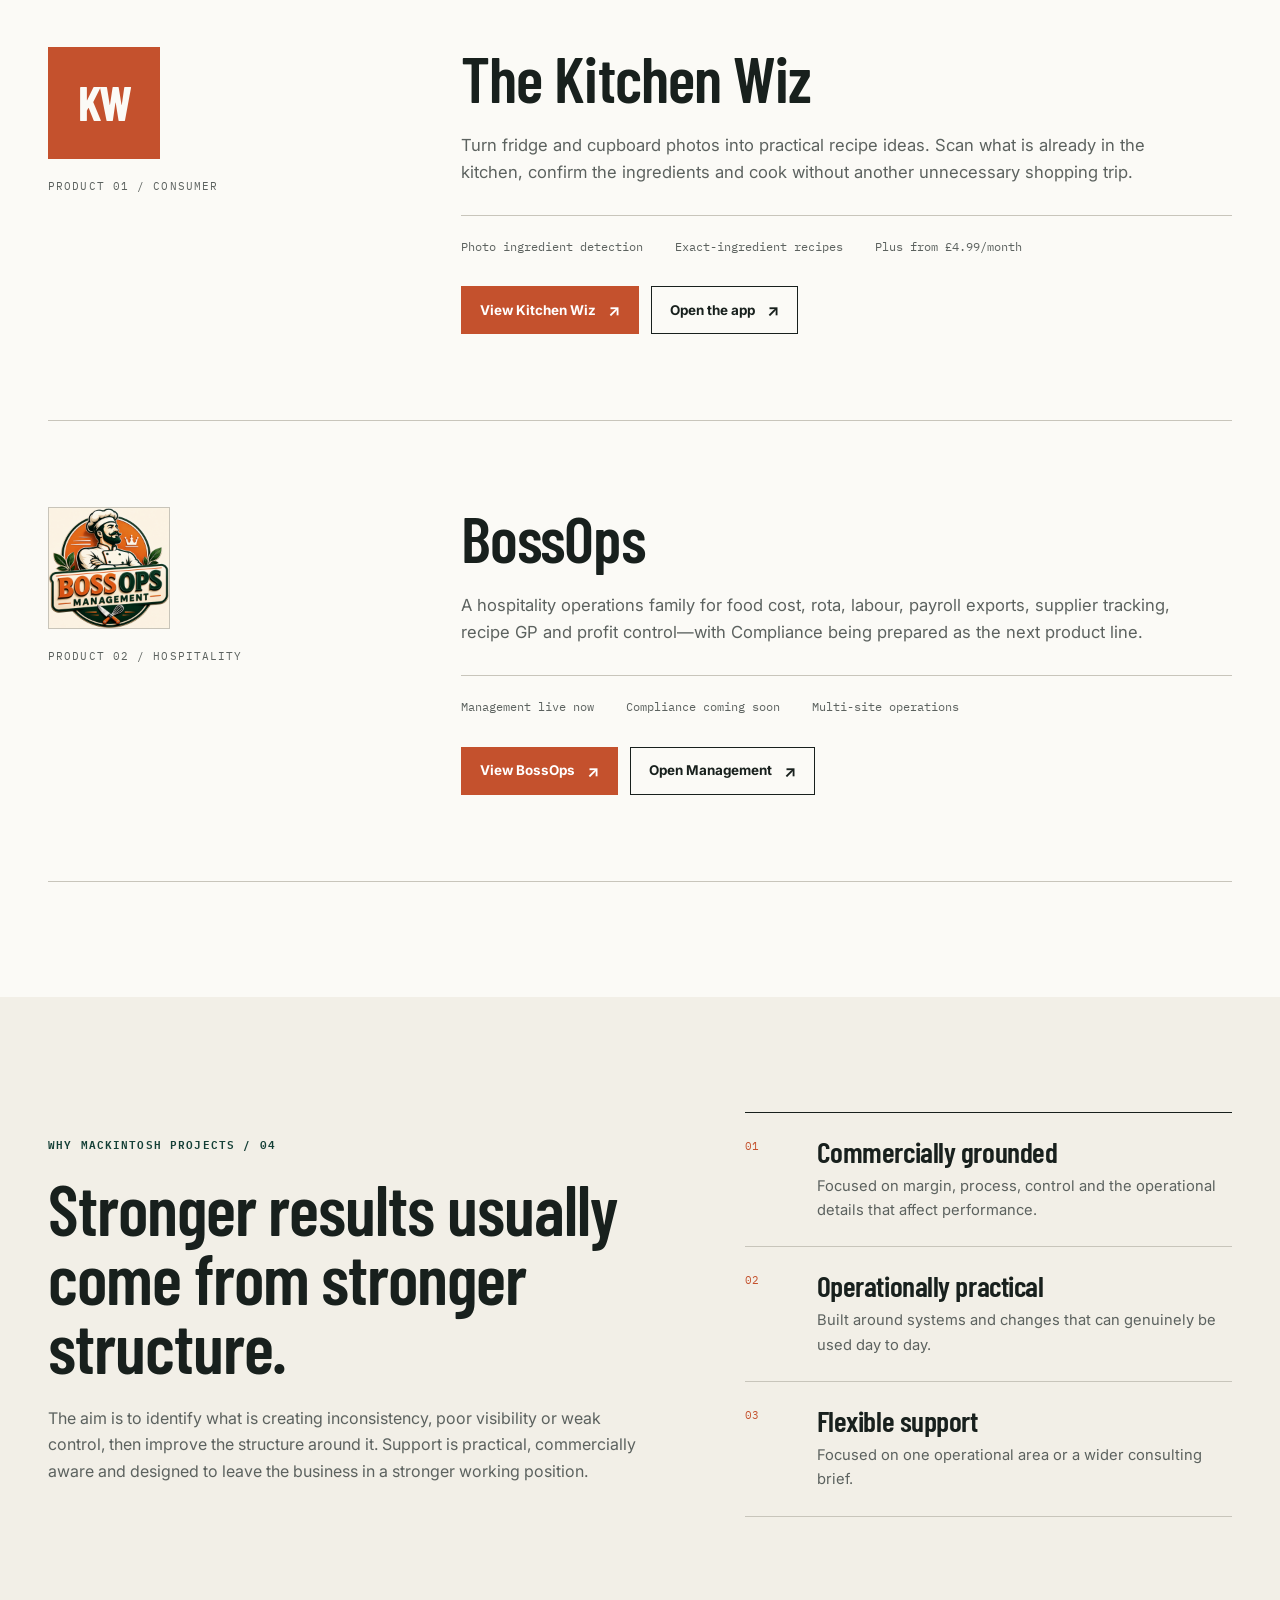
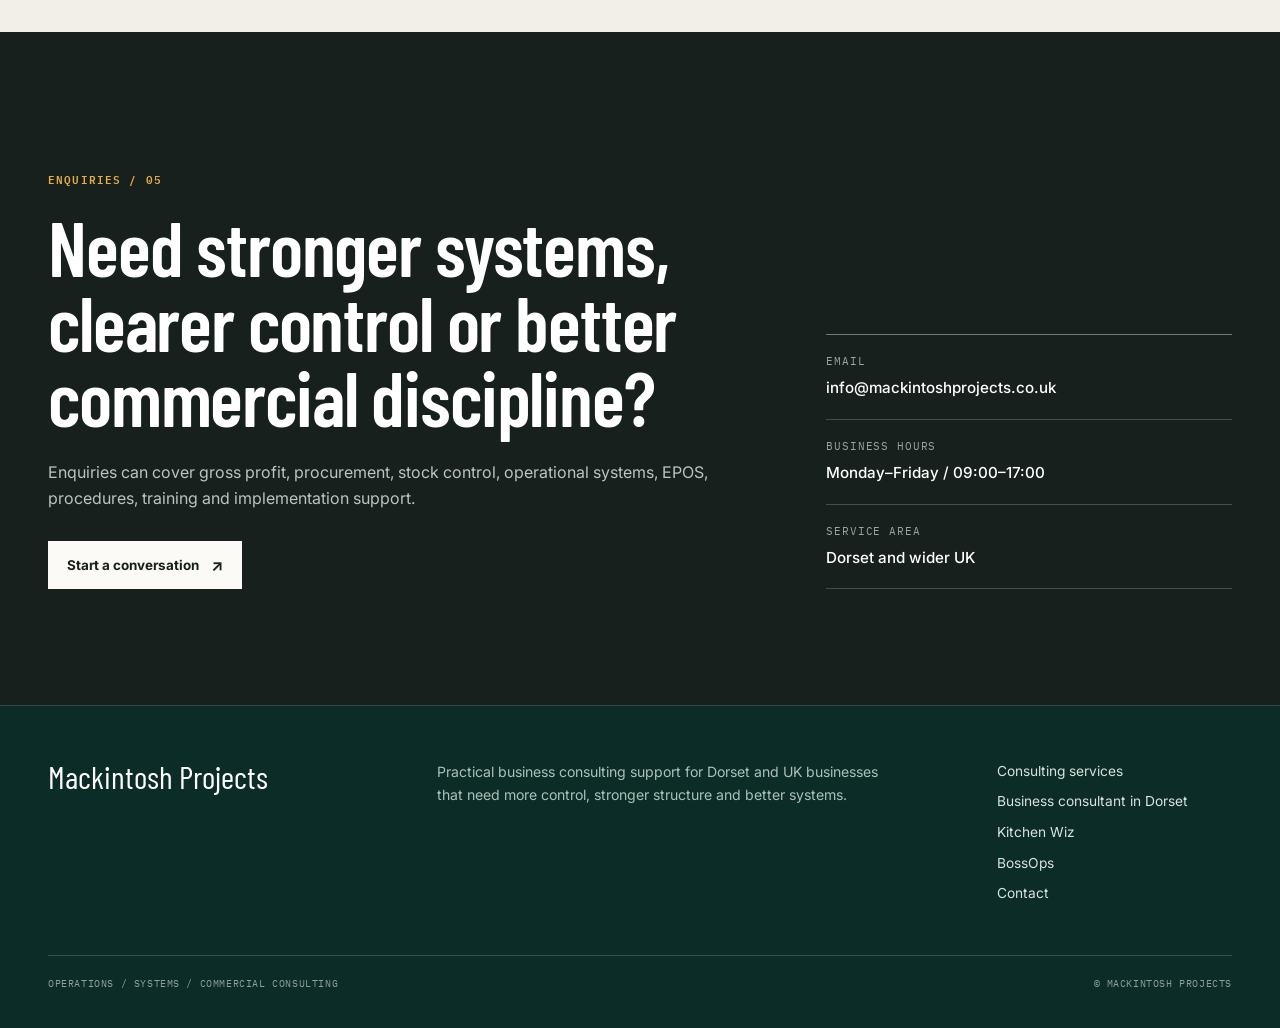
==== commit 50c5dcb1: "Redesign Mackintosh Projects site" ====
--- a/index.html
+++ b/index.html
@@ -6,10 +6,9 @@
   <link rel="icon" href="/favicon.ico" sizes="any">
   <link rel="icon" type="image/png" sizes="16x16" href="/assets/favicon-16.png">
   <link rel="icon" type="image/png" sizes="32x32" href="/assets/favicon-32.png">
-  <link rel="icon" type="image/png" sizes="48x48" href="/assets/favicon-48.png">
   <link rel="apple-touch-icon" sizes="180x180" href="/assets/apple-touch-icon.png">
   <link rel="manifest" href="/site.webmanifest">
-  <meta name="theme-color" content="#ffffff">
+  <meta name="theme-color" content="#143f36">
   <title>Mackintosh Projects | Business Consultant in Dorset for Operations and Systems</title>
   <meta name="description" content="Mackintosh Projects is a Dorset business consultant providing practical support with operations, systems, gross profit, stock control, EPOS, procedures and implementation.">
   <meta name="robots" content="index,follow,max-snippet:-1,max-image-preview:large,max-video-preview:-1">
@@ -23,7 +22,7 @@
   <meta name="twitter:card" content="summary">
   <meta name="twitter:title" content="Mackintosh Projects | Business Consultant in Dorset">
   <meta name="twitter:description" content="Practical business consulting support for businesses that need stronger control, structure and systems.">
-  <link rel="stylesheet" href="assets/styles.css">
+  <link rel="stylesheet" href="/assets/styles.css">
   <script type="application/ld+json">
   {
     "@context": "https://schema.org",
@@ -36,185 +35,235 @@
     "email": "info@mackintoshprojects.co.uk",
     "areaServed": ["Dorset", "Bournemouth", "Poole", "Wimborne", "Wareham", "United Kingdom"],
     "openingHours": "Mo-Fr 09:00-17:00",
-    "knowsAbout": [
-      "business management consulting",
-      "operational systems",
-      "gross profit control",
-      "stock control",
-      "EPOS setup",
-      "procedures and training"
-    ],
-    "sameAs": [],
+    "knowsAbout": ["business management consulting", "operational systems", "gross profit control", "stock control", "EPOS setup", "procedures and training"],
     "makesOffer": [
       { "@type": "Offer", "itemOffered": { "@type": "Service", "name": "Business management consulting" } },
       { "@type": "Offer", "itemOffered": { "@type": "Service", "name": "Operational systems consulting" } },
       { "@type": "Offer", "itemOffered": { "@type": "Service", "name": "Gross profit and stock control support" } },
       { "@type": "Offer", "itemOffered": { "@type": "Service", "name": "EPOS setup and workflow support" } },
       { "@type": "Offer", "itemOffered": { "@type": "Service", "name": "Procedures and training support" } },
-      { "@type": "Offer", "itemOffered": { "@type": "SoftwareApplication", "name": "The Kitchen Wiz" } }
+      { "@type": "Offer", "itemOffered": { "@type": "SoftwareApplication", "name": "The Kitchen Wiz" } },
+      { "@type": "Offer", "itemOffered": { "@type": "SoftwareApplication", "name": "BossOps" } }
     ]
   }
   </script>
 </head>
-<body class="theme-mackintosh">
-  <nav class="nav">
+<body>
+  <a class="skip-link" href="#main-content">Skip to main content</a>
+  <header class="site-header">
+    <div class="utility-bar">
+      <div class="container utility-inner">
+        <span>Independent operations consultancy</span>
+        <span>Dorset / UK-wide support</span>
+      </div>
+    </div>
     <div class="container nav-inner">
-      <a href="/" class="brand"><img src="assets/logo-transparent.png" alt="Mackintosh Projects" class="brand-logo"></a>
-      <div class="nav-links">
-        <a href="/">Home</a>
+      <a href="/" class="brand" aria-label="Mackintosh Projects home">
+        <img src="/assets/logo-wordmark.png" alt="Mackintosh Projects" class="brand-logo">
+      </a>
+      <nav class="desktop-nav" aria-label="Main navigation">
+        <a href="/" aria-current="page">Home</a>
         <a href="/services">Services</a>
         <a href="/kitchen-wiz">Kitchen Wiz</a>
+        <a href="/bossops">BossOps</a>
         <a href="/contact">Contact</a>
-        <a class="btn" href="/contact">Enquire</a>
-      </div>
+        <a class="button button-dark" href="/contact">Start a conversation</a>
+      </nav>
+      <details class="mobile-nav">
+        <summary>Menu</summary>
+        <nav class="mobile-panel" aria-label="Mobile navigation">
+          <a href="/" aria-current="page">Home</a>
+          <a href="/services">Services</a>
+          <a href="/kitchen-wiz">Kitchen Wiz</a>
+          <a href="/bossops">BossOps</a>
+          <a href="/contact">Contact</a>
+          <a href="/contact">Start a conversation</a>
+        </nav>
+      </details>
     </div>
-  </nav>
-
-  <main>
+  </header>
+
+  <main id="main-content">
     <section class="hero">
       <div class="container hero-grid">
-        <div>
-          <p class="eyebrow">Business consultant in Dorset for stronger operational control</p>
-          <div class="preview-badge">Business Consulting • Operations • Systems</div>
-          <h1>Practical business consulting that helps companies become more structured, more controlled and more commercially effective.</h1>
-          <p class="hero-copy">Mackintosh Projects supports Dorset and UK businesses that need sharper systems behind the scenes. That can include gross profit awareness, procurement discipline, operational systems, stock control, EPOS setup, procedures, training and practical implementation support.</p>
-          <p>The focus is on improving the parts of a business that influence consistency, control, accountability and day-to-day performance, with practical support that can be used in the real world.</p>
-          <div class="hero-actions">
-            <a class="btn" href="/services">View Services</a>
-            <a class="btn-secondary" href="/business-consultant-dorset">Dorset Business Consultant</a>
-            <a class="btn-secondary" href="/contact">Get in Touch</a>
-          </div>
-        </div>
-        <div class="hero-panel">
-          <h3>Where Mackintosh Projects adds value</h3>
+        <div class="hero-copy-wrap">
+          <p class="eyebrow">Business consultant in Dorset / Operations / Systems</p>
+          <h1>More control.<br>Less operational <span class="accent">drift.</span></h1>
+          <p class="hero-summary">Mackintosh Projects helps Dorset and UK businesses become more structured, more controlled and more commercially effective—from gross profit and procurement to stock, EPOS, procedures and implementation.</p>
+          <div class="actions">
+            <a class="button" href="/services">Explore consulting services</a>
+            <a class="button-ghost" href="/business-consultant-dorset">Dorset business consultant</a>
+          </div>
+        </div>
+        <aside class="scope-panel" aria-label="Consulting focus">
+          <p class="mini-label">Working focus / 01—04</p>
           <p>Clearer controls, stronger systems and a more joined-up operation.</p>
-          <ul class="feature-bullets">
-            <li>Gross profit and margin awareness</li>
-            <li>Procurement and supplier structure</li>
-            <li>Operational systems and workflow discipline</li>
-          </ul>
-          <div class="mini-stat-grid">
-            <div class="mini-stat"><strong>Stock Control</strong><span>Greater visibility, tighter process and less drift</span></div>
-            <div class="mini-stat"><strong>EPOS</strong><span>More logical setup and better day-to-day usability</span></div>
-            <div class="mini-stat"><strong>Training</strong><span>Teams working with clearer standards and structure</span></div>
-            <div class="mini-stat"><strong>Implementation</strong><span>Practical changes that can be adopted properly</span></div>
-          </div>
+          <ol class="scope-list">
+            <li><span>01</span>Gross profit and margin awareness</li>
+            <li><span>02</span>Procurement and supplier structure</li>
+            <li><span>03</span>Operational systems and workflow discipline</li>
+            <li><span>04</span>Training, rollout and practical adoption</li>
+          </ol>
+        </aside>
+      </div>
+      <div class="capability-strip">
+        <div class="container capability-grid">
+          <div class="capability-item"><span>01 / Commercial</span><strong>GP, stock and procurement</strong></div>
+          <div class="capability-item"><span>02 / Operations</span><strong>Systems, workflow and EPOS</strong></div>
+          <div class="capability-item"><span>03 / Standards</span><strong>Procedures and training</strong></div>
+          <div class="capability-item"><span>04 / Delivery</span><strong>Implementation that sticks</strong></div>
         </div>
       </div>
     </section>
 
     <section class="section">
       <div class="container">
-        <div class="section-head">
+        <div class="section-intro">
+          <p class="eyebrow">Consulting scope / 01</p>
           <div>
-            <p class="eyebrow">Consulting scope</p>
-            <h2 class="section-title">Business consulting support for the areas that most often create drag, waste or inconsistency</h2>
-          </div>
-          <p>Mackintosh Projects helps businesses strengthen the commercial and operational foundations that support performance. That means improving visibility, tightening process and putting stronger working structure in place.</p>
-        </div>
-        <div class="grid-3">
-          <div class="card service-card">
-            <div class="service-tag">Commercial Control</div>
+            <h2>Fix the parts of the operation that create drag, waste or inconsistency.</h2>
+            <p class="intro-copy">The work focuses on the commercial and operational foundations behind performance: improving visibility, tightening process and putting stronger working structure in place.</p>
+          </div>
+        </div>
+        <ol class="service-index">
+          <li class="service-row">
+            <span class="number">01</span>
             <h3>GP, stock and procurement</h3>
-            <p>Helping businesses tighten the numbers behind the operation through better buying discipline, stronger stock control and more reliable margin awareness.</p>
-          </div>
-          <div class="card service-card">
-            <div class="service-tag">Operational Structure</div>
+            <p>Better buying discipline, stronger stock control and more reliable margin awareness—so the numbers behind the operation are easier to see and manage.</p>
+          </li>
+          <li class="service-row">
+            <span class="number">02</span>
             <h3>Systems, procedures and workflow</h3>
-            <p>Putting better structure in place so the business runs with more consistency, accountability and practical day-to-day control.</p>
-          </div>
-          <div class="card service-card">
-            <div class="service-tag">Implementation</div>
+            <p>Clearer ways of working that give the business more consistency, accountability and practical day-to-day control.</p>
+          </li>
+          <li class="service-row">
+            <span class="number">03</span>
             <h3>Training, rollout and support</h3>
             <p>Turning operational improvements into usable changes through practical implementation, clearer expectations and stronger team support.</p>
-          </div>
-        </div>
-      </div>
-    </section>
-
-    <section class="section band">
+          </li>
+        </ol>
+        <div class="actions">
+          <a class="text-link" href="/services">See the full service scope</a>
+        </div>
+      </div>
+    </section>
+
+    <section class="section statement-band">
       <div class="container">
-        <p class="eyebrow">Approach</p>
-        <p class="quote">“Clear thinking, practical systems and commercially useful change.”</p>
-      </div>
-    </section>
-
-    <section class="section product-section">
-      <div class="container product-grid">
-        <div>
-          <p class="eyebrow">Mackintosh Projects product</p>
-          <h2 class="section-title">The Kitchen Wiz turns fridge and cupboard photos into practical recipe ideas.</h2>
-          <p>Kitchen Wiz is an AI cooking assistant built around a simple promise: scan what is already in the kitchen, confirm the ingredients, and get recipe ideas without another shopping trip.</p>
-          <p>It fits the Mackintosh Projects focus on practical systems: less waste, clearer decisions, and useful technology that solves a real everyday problem.</p>
-          <div class="hero-actions">
-            <a class="btn" href="/kitchen-wiz">View Kitchen Wiz</a>
-            <a class="btn-secondary" href="https://the-kitchen-wiz.pages.dev/">Open App</a>
-          </div>
-        </div>
-        <div class="product-panel">
-          <div class="product-mark">KW</div>
-          <h3>The Kitchen Wiz</h3>
-          <p>Cook with what you already have.</p>
-          <ul class="feature-bullets">
-            <li>Photo ingredient detection</li>
-            <li>Exact-ingredient recipe ideas</li>
-            <li>Saved recipes and cookbook candidates</li>
-          </ul>
+        <div class="statement-grid">
+          <p class="eyebrow">How the work moves / 02</p>
+          <p class="statement">Clear thinking. Practical systems. Commercially useful change.</p>
+        </div>
+        <div class="process-grid">
+          <div class="process-step">
+            <span>01 / Diagnose</span>
+            <h3>Find the friction</h3>
+            <p>Identify where visibility, process or controls are creating inconsistency.</p>
+          </div>
+          <div class="process-step">
+            <span>02 / Structure</span>
+            <h3>Build the working system</h3>
+            <p>Put practical routines, documentation and control around the problem.</p>
+          </div>
+          <div class="process-step">
+            <span>03 / Implement</span>
+            <h3>Make the change usable</h3>
+            <p>Support the rollout so the solution works in the real operation.</p>
+          </div>
+        </div>
+      </div>
+    </section>
+
+    <section class="section products">
+      <div class="container">
+        <div class="section-intro">
+          <p class="eyebrow">Products / 03</p>
+          <div>
+            <h2>Useful software built from the same operational thinking.</h2>
+            <p class="intro-copy">Mackintosh Projects also develops focused products that reduce waste, improve decisions and give people better control.</p>
+          </div>
+        </div>
+        <div class="product-list">
+          <article class="product-feature">
+            <div class="product-identity">
+              <div class="kw-mark" aria-hidden="true">KW</div>
+              <span class="product-code">Product 01 / Consumer</span>
+            </div>
+            <div class="product-copy">
+              <h3>The Kitchen Wiz</h3>
+              <p>Turn fridge and cupboard photos into practical recipe ideas. Scan what is already in the kitchen, confirm the ingredients and cook without another unnecessary shopping trip.</p>
+              <div class="product-meta"><span>Photo ingredient detection</span><span>Exact-ingredient recipes</span><span>Plus from £4.99/month</span></div>
+              <div class="actions">
+                <a class="button" href="/kitchen-wiz">View Kitchen Wiz</a>
+                <a class="button-ghost" href="https://kitchenwiz.mackintoshprojects.co.uk/">Open the app</a>
+              </div>
+            </div>
+          </article>
+          <article class="product-feature">
+            <div class="product-identity">
+              <img class="product-logo" src="/assets/bossops-logo-main.jpg" alt="BossOps logo" loading="lazy" width="720" height="720">
+              <span class="product-code">Product 02 / Hospitality</span>
+            </div>
+            <div class="product-copy">
+              <h3>BossOps</h3>
+              <p>A hospitality operations family for food cost, rota, labour, payroll exports, supplier tracking, recipe GP and profit control—with Compliance being prepared as the next product line.</p>
+              <div class="product-meta"><span>Management live now</span><span>Compliance coming soon</span><span>Multi-site operations</span></div>
+              <div class="actions">
+                <a class="button" href="/bossops">View BossOps</a>
+                <a class="button-ghost" href="https://management.bossops.mackintoshprojects.co.uk/">Open Management</a>
+              </div>
+            </div>
+          </article>
         </div>
       </div>
     </section>
 
     <section class="section">
       <div class="container split">
+        <div class="split-copy">
+          <p class="eyebrow">Why Mackintosh Projects / 04</p>
+          <h2>Stronger results usually come from stronger structure.</h2>
+          <p>The aim is to identify what is creating inconsistency, poor visibility or weak control, then improve the structure around it. Support is practical, commercially aware and designed to leave the business in a stronger working position.</p>
+        </div>
+        <ol class="reason-list">
+          <li><span class="number">01</span><div><h3>Commercially grounded</h3><p>Focused on margin, process, control and the operational details that affect performance.</p></div></li>
+          <li><span class="number">02</span><div><h3>Operationally practical</h3><p>Built around systems and changes that can genuinely be used day to day.</p></div></li>
+          <li><span class="number">03</span><div><h3>Flexible support</h3><p>Focused on one operational area or a wider consulting brief.</p></div></li>
+        </ol>
+      </div>
+    </section>
+
+    <section class="section contact-band">
+      <div class="container contact-band-grid">
         <div>
-          <p class="eyebrow">Why businesses use Mackintosh Projects</p>
-          <h2 class="section-title">Because stronger results usually come from stronger structure.</h2>
-          <p>The aim is to identify what is creating inconsistency, poor visibility or weak control, then improve the structure around it. That may involve stock discipline, procedures, procurement, reporting logic, team support or more usable operating systems.</p>
-          <p>Support is practical, commercially aware and designed to leave the business in a stronger working position.</p>
-        </div>
-        <div class="stack">
-          <div class="card">
-            <h3>Commercially grounded</h3>
-            <p>Focused on margin, process, control and the operational details that affect performance.</p>
-          </div>
-          <div class="card">
-            <h3>Operationally practical</h3>
-            <p>Built around systems and changes that can genuinely be used day to day.</p>
-          </div>
-          <div class="card">
-            <h3>Flexible support</h3>
-            <p>Support can focus on a single operational area or across a broader consulting brief.</p>
-          </div>
-        </div>
-      </div>
-    </section>
-
-    <section class="section">
-      <div class="container cta-box">
-        <div class="split">
-          <div>
-            <p class="eyebrow">Enquiries</p>
-            <h2 class="section-title">If your business needs stronger systems, clearer control or better commercial discipline, get in touch.</h2>
-            <p>Enquiries can cover gross profit, procurement, stock control, operational systems, EPOS, procedures, training and implementation support.</p>
-          </div>
-          <div class="card">
-            <h3>Contact</h3>
-            <p><strong>Email:</strong> info@mackintoshprojects.co.uk</p>
-            <p><strong>Business hours:</strong> Monday to Friday, 9:00am to 5:00pm</p>
-            <div style="margin-top:14px"><a class="btn" href="/contact">Open Contact Page</a></div>
-          </div>
+          <p class="eyebrow">Enquiries / 05</p>
+          <h2>Need stronger systems, clearer control or better commercial discipline?</h2>
+          <p>Enquiries can cover gross profit, procurement, stock control, operational systems, EPOS, procedures, training and implementation support.</p>
+          <div class="actions"><a class="button button-light" href="/contact">Start a conversation</a></div>
+        </div>
+        <div class="contact-data">
+          <div><span>Email</span><strong>info@mackintoshprojects.co.uk</strong></div>
+          <div><span>Business hours</span><strong>Monday–Friday / 09:00–17:00</strong></div>
+          <div><span>Service area</span><strong>Dorset and wider UK</strong></div>
         </div>
       </div>
     </section>
   </main>
 
   <footer class="footer">
-    <div class="container footer-inner">
-      <div>
-        <strong>Mackintosh Projects</strong>
-        <div>Operations • Systems • Commercial Consulting</div>
-      </div>
-      <div>Practical business consulting support for Dorset and UK businesses that need more control, stronger structure and better systems. <a href="/business-consultant-dorset">Business consultant in Dorset</a></div>
+    <div class="container">
+      <div class="footer-grid">
+        <div><div class="footer-brand">Mackintosh Projects</div></div>
+        <p>Practical business consulting support for Dorset and UK businesses that need more control, stronger structure and better systems.</p>
+        <nav class="footer-nav" aria-label="Footer navigation">
+          <a href="/services">Consulting services</a>
+          <a href="/business-consultant-dorset">Business consultant in Dorset</a>
+          <a href="/kitchen-wiz">Kitchen Wiz</a>
+          <a href="/bossops">BossOps</a>
+          <a href="/contact">Contact</a>
+        </nav>
+      </div>
+      <div class="footer-base"><span>Operations / Systems / Commercial consulting</span><span>© Mackintosh Projects</span></div>
     </div>
   </footer>
 </body>
--- a/assets/styles.css
+++ b/assets/styles.css
@@ -1,187 +1,467 @@
-@import url("https://fonts.googleapis.com/css2?family=Inter:wght@400;500;600;700;800;900&family=Cormorant+Garamond:wght@500;600;700&display=swap");
+@import url("https://fonts.googleapis.com/css2?family=Barlow+Condensed:wght@500;600;700&family=IBM+Plex+Mono:wght@400;500;600&family=Inter:wght@400;500;600;700&display=swap");
 
 :root {
-  --bg: #fff8f1;
-  --surface: #fffaf5;
-  --surface-2: #fff8f1;
-  --surface-3: #f3e4d8;
-  --text: #2f1b12;
-  --muted: #735f52;
-  --trust: #1f5e58;
-  --success: #2f6f66;
-  --accent: #b95624;
-  --accent-hover: #8a431d;
-  --border: rgba(138, 67, 29, 0.18);
-  --highlight: #f3d8c7;
-  --shadow: 0 20px 55px rgba(47, 27, 18, .10);
-  --radius-xl: 32px;
-  --radius-lg: 22px;
-  --radius-md: 16px;
-  --font-heading: "Cormorant Garamond", Georgia, serif;
-  --font-body: Inter, system-ui, sans-serif;
+  --paper: #f2efe7;
+  --paper-light: #fbfaf6;
+  --paper-dark: #e7e3d8;
+  --ink: #18201d;
+  --muted: #5c625f;
+  --line: #c8c5bb;
+  --line-dark: #858b87;
+  --green: #143f36;
+  --green-deep: #0c2d27;
+  --rust: #c4512d;
+  --rust-dark: #91391f;
+  --yellow: #e5ad45;
+  --heading: "Barlow Condensed", "Arial Narrow", Arial, sans-serif;
+  --body: Inter, Arial, sans-serif;
+  --mono: "IBM Plex Mono", "Courier New", monospace;
+  --container: 1240px;
+  --gutter: clamp(20px, 4vw, 48px);
 }
 
 * { box-sizing: border-box; }
-html { scroll-behavior: smooth; }
+html { scroll-behavior: smooth; background: var(--paper); }
 body {
   margin: 0;
-  font-family: var(--font-body);
-  color: var(--text);
-  background:
-    radial-gradient(circle at top right, rgba(31, 94, 88, .10), transparent 32%),
-    radial-gradient(circle at 12% 12%, rgba(185, 86, 36, .08), transparent 28%),
-    linear-gradient(180deg, var(--bg), #fffaf5);
+  color: var(--ink);
+  background: var(--paper);
+  font-family: var(--body);
+  font-size: 16px;
+  line-height: 1.65;
+  -webkit-font-smoothing: antialiased;
+}
+body::before {
+  position: fixed;
+  z-index: -1;
+  inset: 0;
+  content: "";
+  pointer-events: none;
+  opacity: .17;
+  background-image: url("data:image/svg+xml,%3Csvg viewBox='0 0 180 180' xmlns='http://www.w3.org/2000/svg'%3E%3Cfilter id='n'%3E%3CfeTurbulence type='fractalNoise' baseFrequency='.9' numOctaves='3' stitchTiles='stitch'/%3E%3C/filter%3E%3Crect width='100%25' height='100%25' filter='url(%23n)' opacity='.12'/%3E%3C/svg%3E");
 }
 a { color: inherit; text-decoration: none; }
-p { line-height: 1.68; color: var(--muted); }
-img { max-width: 100%; display: block; }
-.container { width: min(1180px, calc(100% - 42px)); margin: 0 auto; }
-
-.nav {
-  position: sticky; top: 0; z-index: 20; backdrop-filter: blur(12px);
-  background: rgba(255, 248, 241, .88);
-  border-bottom: 1px solid var(--border);
-}
-.nav-inner {
-  min-height: 64px; display: flex; align-items: center; justify-content: space-between; gap: 20px;
-}
-.brand { display:flex; align-items:center; gap:0; color: var(--text); }
-.brand-logo { width: 210px; max-width: min(48vw, 210px); height: auto; display:block; }
-.nav-links { display:flex; align-items:center; gap: 12px; flex-wrap: wrap; }
-.nav-links a { color: var(--muted); font-weight: 600; padding: 10px 14px; border-radius: 999px; }
-.nav-links a:hover { background: rgba(31, 94, 88, .09); color: var(--trust); }
-.nav-links a.btn { color: #fff; }
-.nav-links a.btn:hover { background: var(--accent-hover); color: #fff; }
-
-.btn, .btn-secondary {
-  display:inline-flex; align-items:center; justify-content:center; gap:10px; padding: 14px 20px;
-  border-radius: 999px; font-weight: 700; transition: .2s ease; cursor: pointer;
-}
-.btn {
-  background: var(--accent);
-  color: white;
-  box-shadow: 0 14px 32px rgba(185, 86, 36, .24);
-}
-.btn:hover { background: var(--accent-hover); transform: translateY(-2px); }
-.btn-secondary {
-  background: rgba(255, 250, 245, .74); color: var(--trust);
-  border: 1px solid rgba(31, 94, 88, .28);
-}
-.btn-secondary:hover { background: rgba(31, 94, 88, .09); }
-
-.hero { padding: 76px 0 58px; }
-.hero-grid { display:grid; grid-template-columns: 1.08fr .92fr; gap: 40px; align-items: center; }
-.eyebrow { color: var(--trust); text-transform: uppercase; letter-spacing: .18em; font-size: 12px; font-weight: 800; margin: 0 0 18px; }
-.hero h1, .page-hero h1, .section-title, h2, h3 { font-family: var(--font-heading); color: var(--text); letter-spacing: -.04em; }
-.hero h1 { font-size: clamp(44px, 7vw, 76px); line-height: .96; margin: 0 0 18px; }
-.hero-copy { font-size: 18px; max-width: 650px; }
-.hero-actions { display:flex; gap:14px; flex-wrap:wrap; margin-top: 28px; }
-
-.hero-panel {
-  background: linear-gradient(180deg, var(--surface), var(--surface-2));
-  border-radius: var(--radius-xl);
-  box-shadow: var(--shadow);
-  padding: 30px;
+img { display: block; max-width: 100%; }
+button, input, textarea, select { font: inherit; }
+p { margin: 0 0 1.25rem; color: var(--muted); }
+p:last-child { margin-bottom: 0; }
+h1, h2, h3, h4 {
+  margin: 0;
+  color: var(--ink);
+  font-family: var(--heading);
+  font-weight: 600;
+  line-height: .98;
+  letter-spacing: -.015em;
+}
+h3 { font-size: clamp(1.55rem, 2.4vw, 2rem); }
+::selection { color: var(--paper-light); background: var(--green); }
+:focus-visible { outline: 3px solid var(--yellow); outline-offset: 4px; }
+.skip-link {
+  position: fixed;
+  z-index: 100;
+  top: 12px;
+  left: 12px;
+  padding: 10px 14px;
+  color: #fff;
+  background: var(--ink);
+  font-weight: 700;
+  transform: translateY(-150%);
+}
+.skip-link:focus { transform: translateY(0); }
+.container { width: min(var(--container), calc(100% - (2 * var(--gutter)))); margin-inline: auto; }
+.rule { border-top: 1px solid var(--line); }
+
+.utility-bar {
+  color: #fff;
+  background: var(--green-deep);
+  border-bottom: 1px solid rgba(255,255,255,.16);
+  font-family: var(--mono);
+  font-size: .69rem;
+  letter-spacing: .08em;
+  text-transform: uppercase;
+}
+.utility-inner { min-height: 34px; display: flex; align-items: center; justify-content: space-between; gap: 20px; }
+.utility-inner span:last-child { color: #b9cbc5; }
+.site-header {
+  position: sticky;
+  z-index: 50;
+  top: 0;
+  background: rgba(242, 239, 231, .96);
+  border-bottom: 1px solid var(--ink);
+}
+.nav-inner { min-height: 92px; display: flex; align-items: center; justify-content: space-between; gap: 32px; }
+.brand { flex: 0 0 auto; width: 126px; }
+.brand-logo { width: 100%; height: auto; }
+.desktop-nav { display: flex; align-items: center; gap: clamp(18px, 2.4vw, 34px); }
+.desktop-nav > a:not(.button) {
+  padding: 10px 0 8px;
+  color: var(--muted);
+  border-bottom: 2px solid transparent;
+  font-size: .89rem;
+  font-weight: 600;
+}
+.desktop-nav > a:not(.button):hover,
+.desktop-nav > a[aria-current="page"] { color: var(--ink); border-bottom-color: var(--rust); }
+.mobile-nav { display: none; }
+
+.button,
+.button-ghost,
+.text-link {
+  display: inline-flex;
+  align-items: center;
+  justify-content: center;
+  gap: 12px;
+  min-height: 48px;
+  padding: 0 18px;
+  border: 1px solid var(--ink);
+  border-radius: 0;
+  font-size: .84rem;
+  font-weight: 700;
+  line-height: 1;
+  transition: color .18s ease, background .18s ease, border-color .18s ease;
+}
+.button::after,
+.button-ghost::after,
+.text-link::after { content: "↗"; font-size: 1rem; }
+.button { color: #fff; background: var(--rust); border-color: var(--rust); }
+.button:hover { background: var(--rust-dark); border-color: var(--rust-dark); }
+.button-dark { background: var(--ink); border-color: var(--ink); }
+.button-dark:hover { background: var(--green); border-color: var(--green); }
+.button-light { color: var(--ink); background: var(--paper-light); border-color: var(--paper-light); }
+.button-light:hover { color: #fff; background: var(--rust); border-color: var(--rust); }
+.button-ghost { color: var(--ink); background: transparent; }
+.button-ghost:hover { color: #fff; background: var(--ink); }
+.button-outline-light { color: #fff; border-color: #fff; }
+.button-outline-light:hover { color: var(--ink); background: #fff; }
+.text-link { min-height: 0; padding: 4px 0; border: 0; border-bottom: 1px solid currentColor; color: var(--green); }
+.text-link:hover { color: var(--rust); }
+
+.eyebrow,
+.index-label,
+.service-tag,
+.status,
+.mini-label {
+  margin: 0;
+  color: var(--green);
+  font-family: var(--mono);
+  font-size: .71rem;
+  font-weight: 600;
+  line-height: 1.4;
+  letter-spacing: .1em;
+  text-transform: uppercase;
+}
+.eyebrow { margin-bottom: 22px; }
+
+.hero { padding: clamp(74px, 9vw, 124px) 0 0; }
+.hero-grid {
+  display: grid;
+  grid-template-columns: minmax(0, 1.45fr) minmax(290px, .65fr);
+  gap: clamp(50px, 8vw, 112px);
+  align-items: end;
+  padding-bottom: clamp(74px, 9vw, 118px);
+}
+.hero-copy-wrap { padding-left: clamp(18px, 3vw, 34px); border-left: 6px solid var(--rust); }
+.hero h1 { max-width: 880px; font-size: clamp(3.65rem, 7.4vw, 7rem); line-height: .86; text-wrap: balance; }
+.hero h1 .accent,
+.page-hero h1 .accent { color: var(--rust); }
+.hero-summary { max-width: 790px; margin-top: 30px; font-size: clamp(1.05rem, 1.4vw, 1.2rem); }
+.actions { display: flex; flex-wrap: wrap; gap: 12px; margin-top: 30px; }
+.scope-panel { align-self: stretch; padding: 0 0 0 24px; border-left: 1px solid var(--line-dark); }
+.scope-panel > p { margin-top: 16px; font-size: .94rem; }
+.scope-list { margin: 32px 0 0; padding: 0; list-style: none; border-top: 1px solid var(--ink); }
+.scope-list li {
+  display: grid;
+  grid-template-columns: 34px 1fr;
+  gap: 10px;
+  padding: 15px 0;
+  border-bottom: 1px solid var(--line);
+  color: var(--ink);
+  font-weight: 600;
+  line-height: 1.3;
+}
+.scope-list span { color: var(--rust); font-family: var(--mono); font-size: .7rem; font-weight: 500; }
+.capability-strip { color: #fff; background: var(--ink); border-top: 1px solid var(--ink); }
+.capability-grid { display: grid; grid-template-columns: repeat(4, 1fr); }
+.capability-item { min-height: 148px; padding: 26px 26px 24px; border-right: 1px solid rgba(255,255,255,.18); }
+.capability-item:first-child { border-left: 1px solid rgba(255,255,255,.18); }
+.capability-item span { display: block; margin-bottom: 30px; color: #a7bbb5; font-family: var(--mono); font-size: .67rem; }
+.capability-item strong { display: block; max-width: 190px; font-family: var(--heading); font-size: 1.55rem; font-weight: 600; line-height: 1; }
+
+.section { padding: clamp(74px, 9vw, 118px) 0; }
+.section-tight { padding: clamp(54px, 7vw, 84px) 0; }
+.section-intro {
+  display: grid;
+  grid-template-columns: minmax(150px, .55fr) minmax(0, 1.45fr);
+  gap: clamp(30px, 7vw, 100px);
+  margin-bottom: clamp(46px, 7vw, 86px);
+}
+.section-intro h2,
+.page-section-title { max-width: 930px; font-size: clamp(2.9rem, 5.8vw, 5.6rem); text-wrap: balance; }
+.section-intro .intro-copy { max-width: 700px; margin-top: 26px; font-size: 1.06rem; }
+.service-index,
+.reason-list,
+.contact-list { margin: 0; padding: 0; list-style: none; border-top: 1px solid var(--ink); }
+.service-row {
+  display: grid;
+  grid-template-columns: 66px minmax(210px, .75fr) minmax(270px, 1fr);
+  gap: 26px;
+  align-items: start;
+  padding: 28px 12px 28px 0;
+  border-bottom: 1px solid var(--line);
+  transition: background .18s ease, padding .18s ease;
+}
+.service-row:hover { padding-left: 12px; background: rgba(255,255,255,.35); }
+.service-row .number { padding-top: 6px; color: var(--rust); font-family: var(--mono); font-size: .72rem; }
+.service-row h3 { font-size: clamp(1.85rem, 3vw, 2.6rem); }
+.service-row p { max-width: 630px; margin: 1px 0 0; }
+
+.statement-band { color: #fff; background: var(--green); }
+.statement-grid { display: grid; grid-template-columns: minmax(150px, .5fr) minmax(0, 1.5fr); gap: clamp(30px, 7vw, 100px); }
+.statement-band .eyebrow { color: #aac1ba; }
+.statement { max-width: 1000px; color: #fff; font-family: var(--heading); font-size: clamp(3.2rem, 6.8vw, 6.6rem); font-weight: 500; line-height: .9; text-wrap: balance; }
+.process-grid { display: grid; grid-template-columns: repeat(3, 1fr); gap: 0; margin-top: 72px; border-top: 1px solid rgba(255,255,255,.34); }
+.process-step { min-height: 180px; padding: 24px 30px 10px 0; border-right: 1px solid rgba(255,255,255,.24); }
+.process-step + .process-step { padding-left: 30px; }
+.process-step:last-child { border-right: 0; }
+.process-step span { display: block; margin-bottom: 32px; color: var(--yellow); font-family: var(--mono); font-size: .7rem; }
+.process-step h3 { margin-bottom: 10px; color: #fff; }
+.process-step p { color: #cbd9d5; font-size: .92rem; }
+
+.products { background: var(--paper-light); }
+.product-list { border-top: 1px solid var(--ink); }
+.product-feature {
+  display: grid;
+  grid-template-columns: minmax(190px, .42fr) minmax(0, 1fr);
+  gap: clamp(34px, 7vw, 96px);
+  padding: clamp(48px, 7vw, 86px) 0;
+  border-bottom: 1px solid var(--line);
+}
+.product-identity { display: flex; flex-direction: column; align-items: flex-start; gap: 18px; }
+.product-code { font-family: var(--mono); font-size: .69rem; color: var(--muted); letter-spacing: .1em; text-transform: uppercase; }
+.kw-mark {
+  width: 112px;
+  height: 112px;
+  display: grid;
+  place-items: center;
+  color: var(--paper-light);
+  background: var(--rust);
+  font-family: var(--heading);
+  font-size: 3rem;
+  font-weight: 700;
+  letter-spacing: -.05em;
+}
+.product-logo { width: 122px; height: 122px; object-fit: cover; border: 1px solid var(--line); filter: saturate(.78) contrast(1.05); mix-blend-mode: multiply; }
+.product-copy h3 { max-width: 850px; font-size: clamp(2.7rem, 5vw, 5rem); }
+.product-copy > p { max-width: 720px; margin-top: 22px; font-size: 1.04rem; }
+.product-meta { display: flex; flex-wrap: wrap; gap: 18px 32px; margin-top: 28px; padding-top: 20px; border-top: 1px solid var(--line); color: var(--muted); font-size: .78rem; font-family: var(--mono); }
+
+.split { display: grid; grid-template-columns: minmax(0, 1fr) minmax(300px, .82fr); gap: clamp(48px, 8vw, 112px); align-items: start; }
+.split-copy h2 { max-width: 750px; font-size: clamp(2.9rem, 5.5vw, 5.2rem); }
+.split-copy > p { max-width: 700px; margin-top: 24px; }
+.reason-list li { display: grid; grid-template-columns: 54px 1fr; gap: 18px; padding: 24px 0; border-bottom: 1px solid var(--line); }
+.reason-list .number { color: var(--rust); font-family: var(--mono); font-size: .7rem; }
+.reason-list h3 { margin-bottom: 8px; font-size: 1.85rem; }
+.reason-list p { font-size: .92rem; }
+
+.contact-band { color: #fff; background: var(--ink); }
+.contact-band-grid { display: grid; grid-template-columns: minmax(0, 1.25fr) minmax(280px, .75fr); gap: clamp(50px, 8vw, 110px); align-items: end; }
+.contact-band .eyebrow { color: var(--yellow); }
+.contact-band h2 { max-width: 850px; color: #fff; font-size: clamp(3rem, 6vw, 5.8rem); }
+.contact-band p { max-width: 720px; margin-top: 24px; color: #bcc4c0; }
+.contact-data { border-top: 1px solid rgba(255,255,255,.4); }
+.contact-data div { padding: 18px 0; border-bottom: 1px solid rgba(255,255,255,.2); }
+.contact-data span { display: block; margin-bottom: 4px; color: #99a5a1; font-family: var(--mono); font-size: .66rem; text-transform: uppercase; letter-spacing: .08em; }
+.contact-data strong { color: #fff; font-size: .95rem; font-weight: 500; }
+
+.page-hero {
   position: relative;
   overflow: hidden;
-  border: 1px solid var(--border);
-}
-.hero-panel::after {
-  content:""; position:absolute; inset:auto -60px -60px auto; width:220px; height:220px; border-radius:50%;
-  background: rgba(31, 94, 88, .14); filter: blur(5px);
-}
-.mini-stat-grid { display:grid; grid-template-columns: repeat(2, minmax(0,1fr)); gap: 14px; margin-top: 18px; }
-.mini-stat {
-  padding: 16px; border-radius: 18px; background: rgba(31, 94, 88, .06);
-  border: 1px solid var(--border);
-}
-.mini-stat strong { display:block; font-size: 14px; margin-bottom: 4px; }
-
-.section { padding: 76px 0; }
-.section-head { display:flex; align-items:end; justify-content:space-between; gap:20px; margin-bottom: 26px; }
-.section-title { font-size: clamp(34px, 5vw, 54px); margin:0; }
-.grid-3 { display:grid; grid-template-columns: repeat(3, minmax(0, 1fr)); gap: 18px; }
-.grid-2 { display:grid; grid-template-columns: repeat(2, minmax(0, 1fr)); gap: 18px; }
-
-.card {
-  background: linear-gradient(180deg, var(--surface), var(--surface-2));
-  border-radius: var(--radius-lg); padding: 24px; box-shadow: var(--shadow);
-  border: 1px solid var(--border);
-}
-.card h3, .card h4 { margin: 0 0 10px; }
-.card p:last-child { margin-bottom: 0; }
-
-.feature-bullets { list-style:none; padding:0; margin: 18px 0 0; display:grid; gap: 12px; }
-.feature-bullets li { padding-left: 20px; position: relative; color: var(--muted); }
-.feature-bullets li::before {
-  content:""; width: 10px; height: 10px; border-radius: 50%; position:absolute; left:0; top:8px; background: var(--success);
-}
-
-.band {
-  background: linear-gradient(135deg, rgba(31, 94, 88, .10), rgba(185, 86, 36, .08));
-  border-top: 1px solid var(--border);
-  border-bottom: 1px solid var(--border);
-}
-.quote {
-  font-size: clamp(20px, 3vw, 30px); line-height: 1.3; color: var(--text); max-width: 830px;
-  font-family: var(--font-heading); letter-spacing: -.03em;
-}
-
-.cta-box {
-  padding: 36px; border-radius: var(--radius-xl); background: var(--surface);
-  box-shadow: var(--shadow); border: 1px solid var(--border);
-}
-.split { display:grid; grid-template-columns: 1.05fr .95fr; gap: 26px; align-items: center; }
-
-.footer { padding: 28px 0 42px; }
-.footer-inner { display:flex; justify-content:space-between; gap: 18px; align-items:center; flex-wrap: wrap; color: var(--muted); }
-.footer a { color: var(--trust); font-weight: 800; }
-
-.page-hero { padding: 54px 0 34px; }
-.page-hero h1 { margin: 0 0 12px; font-size: clamp(38px,6vw,62px); }
-
-.stack { display:grid; gap: 18px; }
-.service-card .service-tag { color: var(--trust); font-size: 12px; text-transform: uppercase; letter-spacing: .16em; font-weight: 800; margin-bottom: 12px; }
-
-.faq details { padding: 18px 20px; border-radius: 16px; background: var(--surface); border:1px solid var(--border); }
-.faq details + details { margin-top: 12px; }
-.faq summary { cursor:pointer; font-weight: 700; color: var(--text); }
-.faq p { margin-bottom: 0; }
-
-.preview-badge {
-  display:inline-flex; gap:8px; align-items:center; padding:8px 12px; border-radius:999px;
-  background: rgba(31, 94, 88, .10);
-  color: var(--trust); font-size: 13px; font-weight: 700;
-}
-
-.product-section { background: rgba(255, 250, 245, .72); }
-.product-grid { display:grid; grid-template-columns: 1.08fr .92fr; gap: 32px; align-items:center; }
-.product-panel {
-  background: linear-gradient(160deg, #fffdf7, #edf7f0);
-  border: 1px solid rgba(31, 94, 88, .24);
-  border-radius: var(--radius-xl);
-  box-shadow: var(--shadow);
-  padding: 30px;
-}
-.product-mark {
-  width: 88px; height: 88px; border-radius: 22px;
-  background: #1f6a43; color: #fffdf7;
-  display:flex; align-items:center; justify-content:center;
-  font-weight: 900; font-size: 30px; margin-bottom: 18px;
-  box-shadow: 0 18px 36px rgba(31, 94, 88, .22);
-}
-.product-hero { background: linear-gradient(180deg, rgba(31, 94, 88, .08), transparent); }
+  padding: clamp(76px, 9vw, 124px) 0 clamp(64px, 8vw, 104px);
+  border-bottom: 1px solid var(--ink);
+}
+.page-hero::after {
+  position: absolute;
+  right: max(-6vw, -60px);
+  bottom: -95px;
+  width: min(32vw, 410px);
+  aspect-ratio: 1;
+  content: "";
+  border: 1px solid var(--line);
+  transform: rotate(45deg);
+  pointer-events: none;
+}
+.page-hero-grid { position: relative; z-index: 1; display: grid; grid-template-columns: 118px minmax(0, 1fr); gap: clamp(28px, 6vw, 84px); }
+.page-hero .index-label { padding-top: 11px; color: var(--rust); }
+.page-hero h1 { max-width: 1040px; font-size: clamp(3.5rem, 7.2vw, 7.2rem); text-wrap: balance; }
+.page-hero .lead { max-width: 760px; margin-top: 28px; font-size: 1.1rem; }
+.page-hero-dark { color: #fff; background: var(--green); border-bottom-color: var(--green); }
+.page-hero-dark h1 { color: #fff; }
+.page-hero-dark .lead { color: #c6d4d0; }
+.page-hero-dark .index-label { color: var(--yellow); }
+.page-hero-dark::after { border-color: rgba(255,255,255,.2); }
+.page-product-mark { display: flex; align-items: center; gap: 22px; margin-top: 38px; }
+.page-product-mark .kw-mark { width: 82px; height: 82px; font-size: 2.2rem; background: var(--yellow); color: var(--green-deep); }
+.page-product-mark img { width: 105px; height: 105px; object-fit: cover; filter: saturate(.78) contrast(1.05); }
+.page-product-mark p { max-width: 390px; margin: 0; color: inherit; }
+
+.service-catalog { border-top: 1px solid var(--ink); }
+.catalog-row {
+  display: grid;
+  grid-template-columns: 54px minmax(110px, .45fr) minmax(210px, .75fr) minmax(280px, 1.15fr);
+  gap: 26px;
+  align-items: start;
+  padding: 28px 0;
+  border-bottom: 1px solid var(--line);
+}
+.catalog-row .number { color: var(--rust); font-family: var(--mono); font-size: .7rem; }
+.catalog-row h3 { font-size: 1.9rem; }
+.catalog-row p { margin: 0; font-size: .94rem; }
+.catalog-row img { width: 52px; height: 52px; object-fit: cover; margin-top: 8px; filter: saturate(.7); }
+
+.steps-grid,
+.feature-grid,
+.product-cards { display: grid; grid-template-columns: repeat(3, 1fr); border-top: 1px solid var(--ink); }
+.step,
+.feature { min-height: 290px; padding: 28px 28px 30px 0; border-right: 1px solid var(--line); }
+.step + .step,
+.feature + .feature { padding-left: 28px; }
+.step:last-child,
+.feature:last-child { border-right: 0; }
+.step .number,
+.feature .number { display: block; margin-bottom: 62px; color: var(--rust); font-family: var(--mono); font-size: .7rem; }
+.step h3,
+.feature h3 { margin-bottom: 16px; }
+.positioning { padding: clamp(50px, 7vw, 82px) 0; color: #fff; background: var(--rust); }
+.positioning p { max-width: 1120px; color: #fff; font-family: var(--heading); font-size: clamp(2.6rem, 5.4vw, 5.2rem); line-height: .94; }
+
+.faq { border-top: 1px solid var(--ink); }
+.faq details { border-bottom: 1px solid var(--line); }
+.faq summary {
+  position: relative;
+  padding: 24px 60px 24px 0;
+  cursor: pointer;
+  color: var(--ink);
+  font-family: var(--heading);
+  font-size: 1.65rem;
+  font-weight: 600;
+  line-height: 1.05;
+  list-style: none;
+}
+.faq summary::-webkit-details-marker { display: none; }
+.faq summary::after { position: absolute; right: 6px; top: 20px; content: "+"; color: var(--rust); font-family: var(--mono); font-size: 1.35rem; font-weight: 400; }
+.faq details[open] summary::after { content: "−"; }
+.faq details p { max-width: 760px; padding: 0 60px 26px 0; }
+
+.contact-layout { display: grid; grid-template-columns: minmax(0, 1.05fr) minmax(300px, .95fr); gap: clamp(48px, 8vw, 110px); }
+.contact-intro h2 { font-size: clamp(3rem, 5.5vw, 5rem); }
+.contact-intro p { max-width: 680px; margin-top: 24px; }
+.contact-list li { display: grid; grid-template-columns: 150px 1fr; gap: 24px; padding: 19px 0; border-bottom: 1px solid var(--line); }
+.contact-list span { color: var(--green); font-family: var(--mono); font-size: .68rem; font-weight: 600; letter-spacing: .08em; text-transform: uppercase; }
+.contact-list strong { font-weight: 500; }
+
+.product-cards { grid-template-columns: repeat(2, 1fr); }
+.product-card { padding: clamp(30px, 4vw, 54px) clamp(28px, 4vw, 50px) clamp(38px, 5vw, 64px) 0; border-right: 1px solid var(--line); }
+.product-card + .product-card { padding-right: 0; padding-left: clamp(28px, 4vw, 50px); border-right: 0; }
+.product-card-top { display: flex; align-items: flex-start; justify-content: space-between; gap: 24px; margin-bottom: 38px; }
+.product-card img { width: 108px; height: 108px; object-fit: cover; filter: saturate(.72) contrast(1.04); mix-blend-mode: multiply; }
+.status { display: inline-flex; padding: 8px 10px; color: #fff; background: var(--green); }
+.status-soon { color: var(--ink); background: var(--paper-dark); }
+.product-card h3 { font-size: clamp(2.4rem, 4.2vw, 4rem); }
+.product-card > p { margin-top: 20px; }
+.plain-list { margin: 26px 0 0; padding: 0; list-style: none; border-top: 1px solid var(--line); }
+.plain-list li { position: relative; padding: 12px 0 12px 22px; border-bottom: 1px solid var(--line); color: var(--muted); font-size: .9rem; }
+.plain-list li::before { position: absolute; left: 0; content: "—"; color: var(--rust); }
+.note-band { background: var(--yellow); }
+.note-grid { display: grid; grid-template-columns: 180px 1fr; gap: clamp(30px, 7vw, 100px); }
+.note-band .eyebrow { color: var(--ink); }
+.note-band blockquote { max-width: 900px; margin: 0; font-family: var(--heading); font-size: clamp(2.4rem, 4.8vw, 4.5rem); line-height: .95; }
+
+.footer { padding: 54px 0 36px; color: #fff; background: var(--green-deep); border-top: 1px solid rgba(255,255,255,.14); }
+.footer-grid { display: grid; grid-template-columns: minmax(210px, .7fr) minmax(260px, 1.1fr) minmax(170px, .55fr); gap: clamp(40px, 7vw, 92px); }
+.footer-brand { color: #fff; font-family: var(--heading); font-size: 2rem; line-height: 1; }
+.footer p { max-width: 560px; color: #aebfba; font-size: .88rem; }
+.footer-nav { display: grid; gap: 8px; align-content: start; }
+.footer-nav a { color: #d9e2df; font-size: .86rem; }
+.footer-nav a:hover { color: var(--yellow); }
+.footer-base { display: flex; justify-content: space-between; gap: 20px; margin-top: 50px; padding-top: 20px; border-top: 1px solid rgba(255,255,255,.18); color: #8ea19b; font-family: var(--mono); font-size: .62rem; letter-spacing: .06em; text-transform: uppercase; }
 
 @media (max-width: 980px) {
-  .hero-grid, .grid-3, .grid-2, .split, .product-grid { grid-template-columns: 1fr; }
-  .hero { padding-top: 48px; }
-  .nav-inner { padding: 10px 0; min-height: 58px; }
-}
+  .desktop-nav { display: none; }
+  .mobile-nav { display: block; position: relative; }
+  .mobile-nav summary { display: flex; align-items: center; gap: 12px; padding: 11px 0; cursor: pointer; font-family: var(--mono); font-size: .73rem; font-weight: 600; list-style: none; text-transform: uppercase; letter-spacing: .08em; }
+  .mobile-nav summary::-webkit-details-marker { display: none; }
+  .mobile-nav summary::after { content: "+"; color: var(--rust); font-size: 1.1rem; }
+  .mobile-nav[open] summary::after { content: "−"; }
+  .mobile-panel { position: absolute; top: calc(100% + 28px); right: calc(-1 * var(--gutter)); width: min(370px, 100vw); display: grid; padding: 18px var(--gutter) 28px; color: #fff; background: var(--ink); border-bottom: 4px solid var(--rust); }
+  .mobile-panel a { padding: 14px 0; border-bottom: 1px solid rgba(255,255,255,.18); font-family: var(--heading); font-size: 1.55rem; line-height: 1; }
+  .mobile-panel a:last-child { margin-top: 14px; padding: 15px; border: 1px solid var(--rust); color: #fff; background: var(--rust); font-family: var(--body); font-size: .85rem; text-align: center; }
+  .hero-grid { grid-template-columns: 1fr; align-items: start; }
+  .scope-panel { max-width: 620px; margin-left: 6px; }
+  .capability-grid { grid-template-columns: repeat(2, 1fr); }
+  .capability-item:nth-child(2) { border-right: 0; }
+  .capability-item:nth-child(-n+2) { border-bottom: 1px solid rgba(255,255,255,.18); }
+  .section-intro,
+  .statement-grid,
+  .split,
+  .contact-band-grid,
+  .contact-layout { grid-template-columns: 1fr; }
+  .section-intro { gap: 22px; }
+  .section-intro .eyebrow { margin-bottom: 0; }
+  .service-row { grid-template-columns: 52px minmax(200px, .85fr) minmax(260px, 1.15fr); }
+  .product-feature { grid-template-columns: 150px 1fr; }
+  .page-hero-grid { grid-template-columns: 78px 1fr; }
+  .catalog-row { grid-template-columns: 42px 140px minmax(180px, .7fr) minmax(250px, 1fr); gap: 18px; }
+  .footer-grid { grid-template-columns: repeat(2, 1fr); }
+}
+
 @media (max-width: 720px) {
-  .nav-links { display:none; }
-  .container { width: min(100% - 28px, 1180px); }
-  .hero h1 { font-size: clamp(38px, 9vw, 56px); }
-  .section { padding: 58px 0; }
-  .cta-box, .hero-panel, .card { padding: 22px; }
-  .brand-logo { width: 170px; max-width: 66vw; }
-}
+  :root { --gutter: 20px; }
+  .utility-inner { justify-content: center; min-height: 30px; }
+  .utility-inner span:last-child { display: none; }
+  .nav-inner { min-height: 76px; }
+  .brand { width: 96px; }
+  .mobile-panel { top: calc(100% + 20px); }
+  .hero { padding-top: 58px; }
+  .hero-grid { gap: 48px; padding-bottom: 62px; }
+  .hero-copy-wrap { padding-left: 16px; border-left-width: 4px; }
+  .hero h1 { font-size: clamp(3.25rem, 16vw, 5rem); }
+  .hero-summary { margin-top: 22px; font-size: 1rem; }
+  .actions { flex-direction: column; align-items: stretch; }
+  .actions .button, .actions .button-ghost { width: 100%; }
+  .scope-panel { padding-left: 18px; }
+  .capability-grid { grid-template-columns: 1fr; }
+  .capability-item { min-height: 112px; border-right: 0; border-bottom: 1px solid rgba(255,255,255,.18); }
+  .capability-item:first-child { border-left: 0; }
+  .capability-item:nth-child(2) { border-right: 0; }
+  .capability-item span { margin-bottom: 18px; }
+  .service-row { grid-template-columns: 38px 1fr; gap: 14px; }
+  .service-row > p { grid-column: 2; }
+  .service-row:hover { padding-left: 0; background: transparent; }
+  .process-grid { grid-template-columns: 1fr; margin-top: 48px; }
+  .process-step, .process-step + .process-step { min-height: auto; padding: 24px 0; border-right: 0; border-bottom: 1px solid rgba(255,255,255,.22); }
+  .process-step:last-child { border-bottom: 0; }
+  .process-step span { margin-bottom: 18px; }
+  .product-feature { grid-template-columns: 1fr; gap: 30px; }
+  .kw-mark { width: 86px; height: 86px; font-size: 2.35rem; }
+  .product-logo { width: 92px; height: 92px; }
+  .product-copy h3 { font-size: clamp(2.7rem, 13vw, 4rem); }
+  .page-hero-grid { grid-template-columns: 1fr; gap: 22px; }
+  .page-hero .index-label { padding-top: 0; }
+  .page-hero h1 { font-size: clamp(3.2rem, 15vw, 5rem); }
+  .page-hero::after { right: -120px; opacity: .6; }
+  .catalog-row { grid-template-columns: 34px 1fr; gap: 12px; }
+  .catalog-row .service-tag, .catalog-row h3, .catalog-row p, .catalog-row img { grid-column: 2; }
+  .steps-grid, .feature-grid, .product-cards { grid-template-columns: 1fr; }
+  .step, .feature, .step + .step, .feature + .feature { min-height: auto; padding: 28px 0; border-right: 0; border-bottom: 1px solid var(--line); }
+  .step .number, .feature .number { margin-bottom: 34px; }
+  .product-card, .product-card + .product-card { padding: 38px 0 48px; border-right: 0; border-bottom: 1px solid var(--line); }
+  .note-grid { grid-template-columns: 1fr; gap: 16px; }
+  .contact-list li { grid-template-columns: 1fr; gap: 5px; }
+  .footer-grid { grid-template-columns: 1fr; gap: 34px; }
+  .footer-base { flex-direction: column; }
+}
+
+@media (prefers-reduced-motion: reduce) {
+  html { scroll-behavior: auto; }
+  *, *::before, *::after { transition-duration: .01ms !important; animation-duration: .01ms !important; animation-iteration-count: 1 !important; }
+}
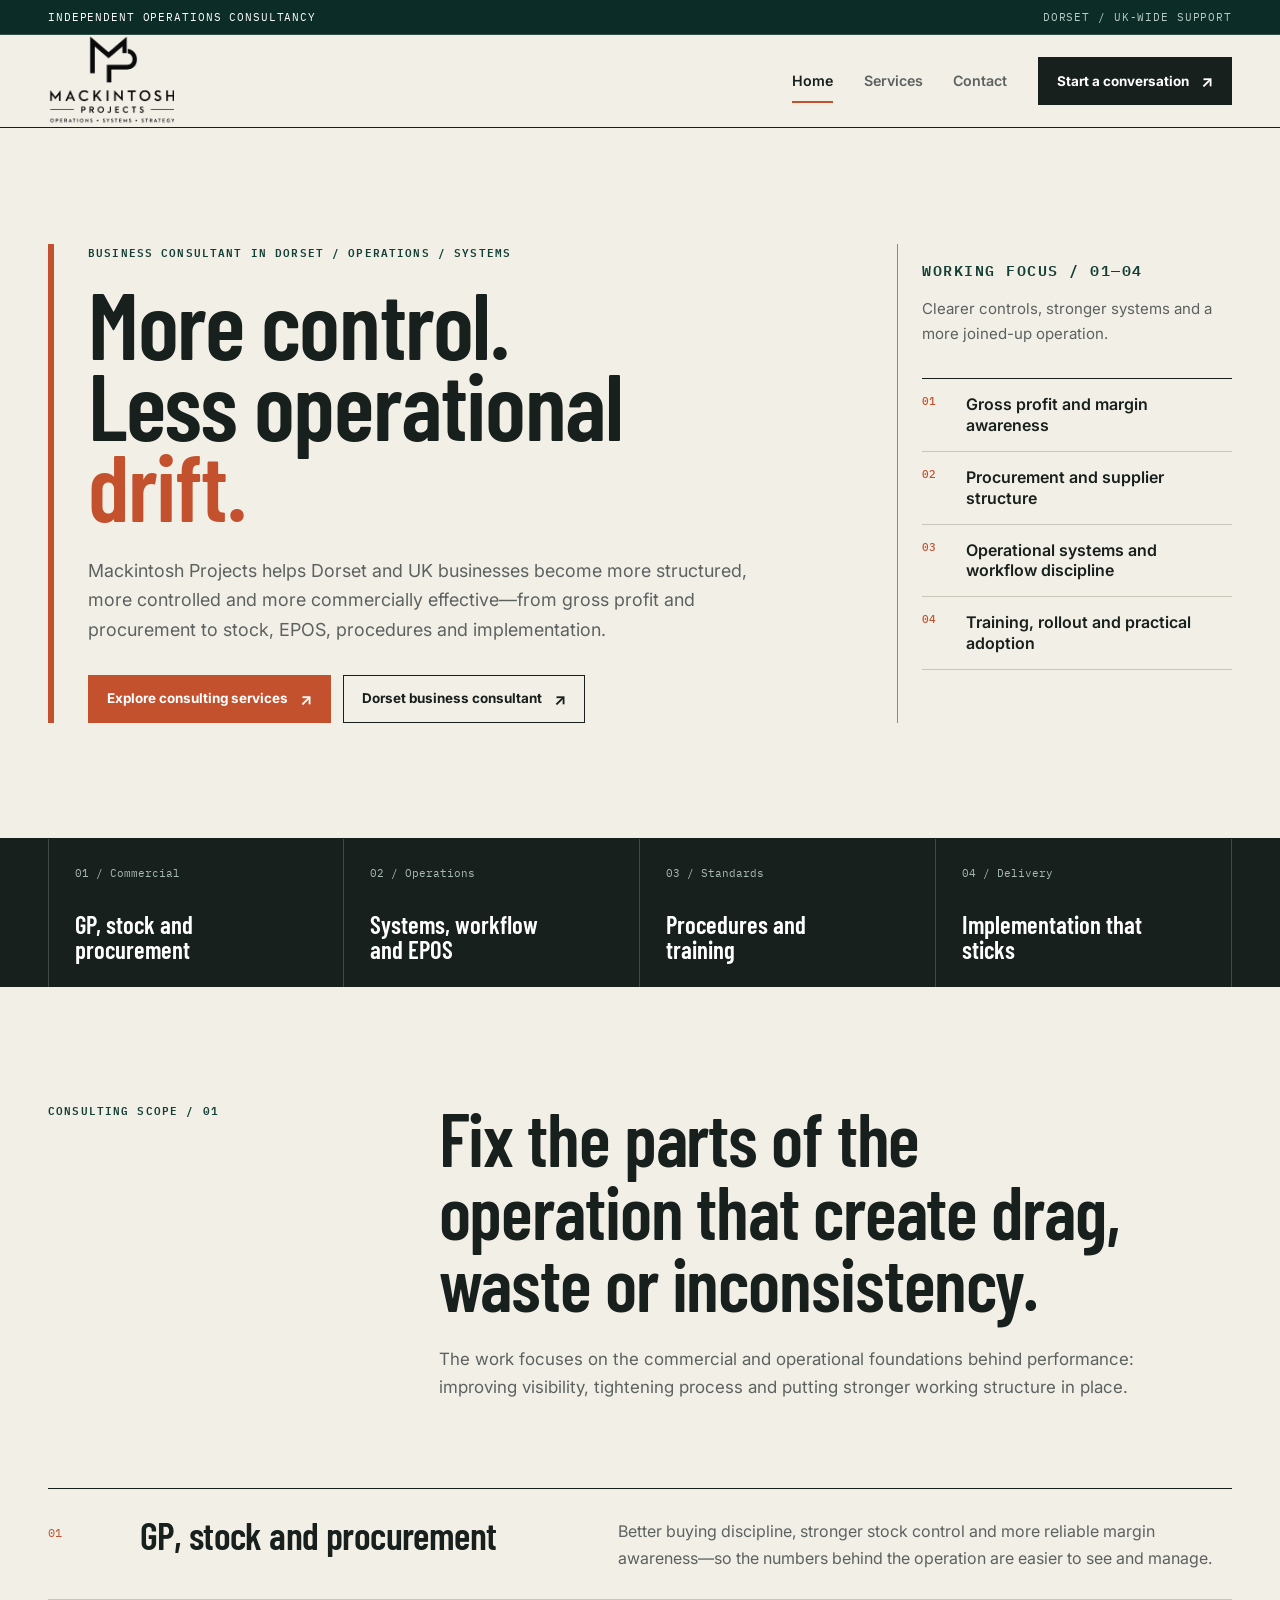
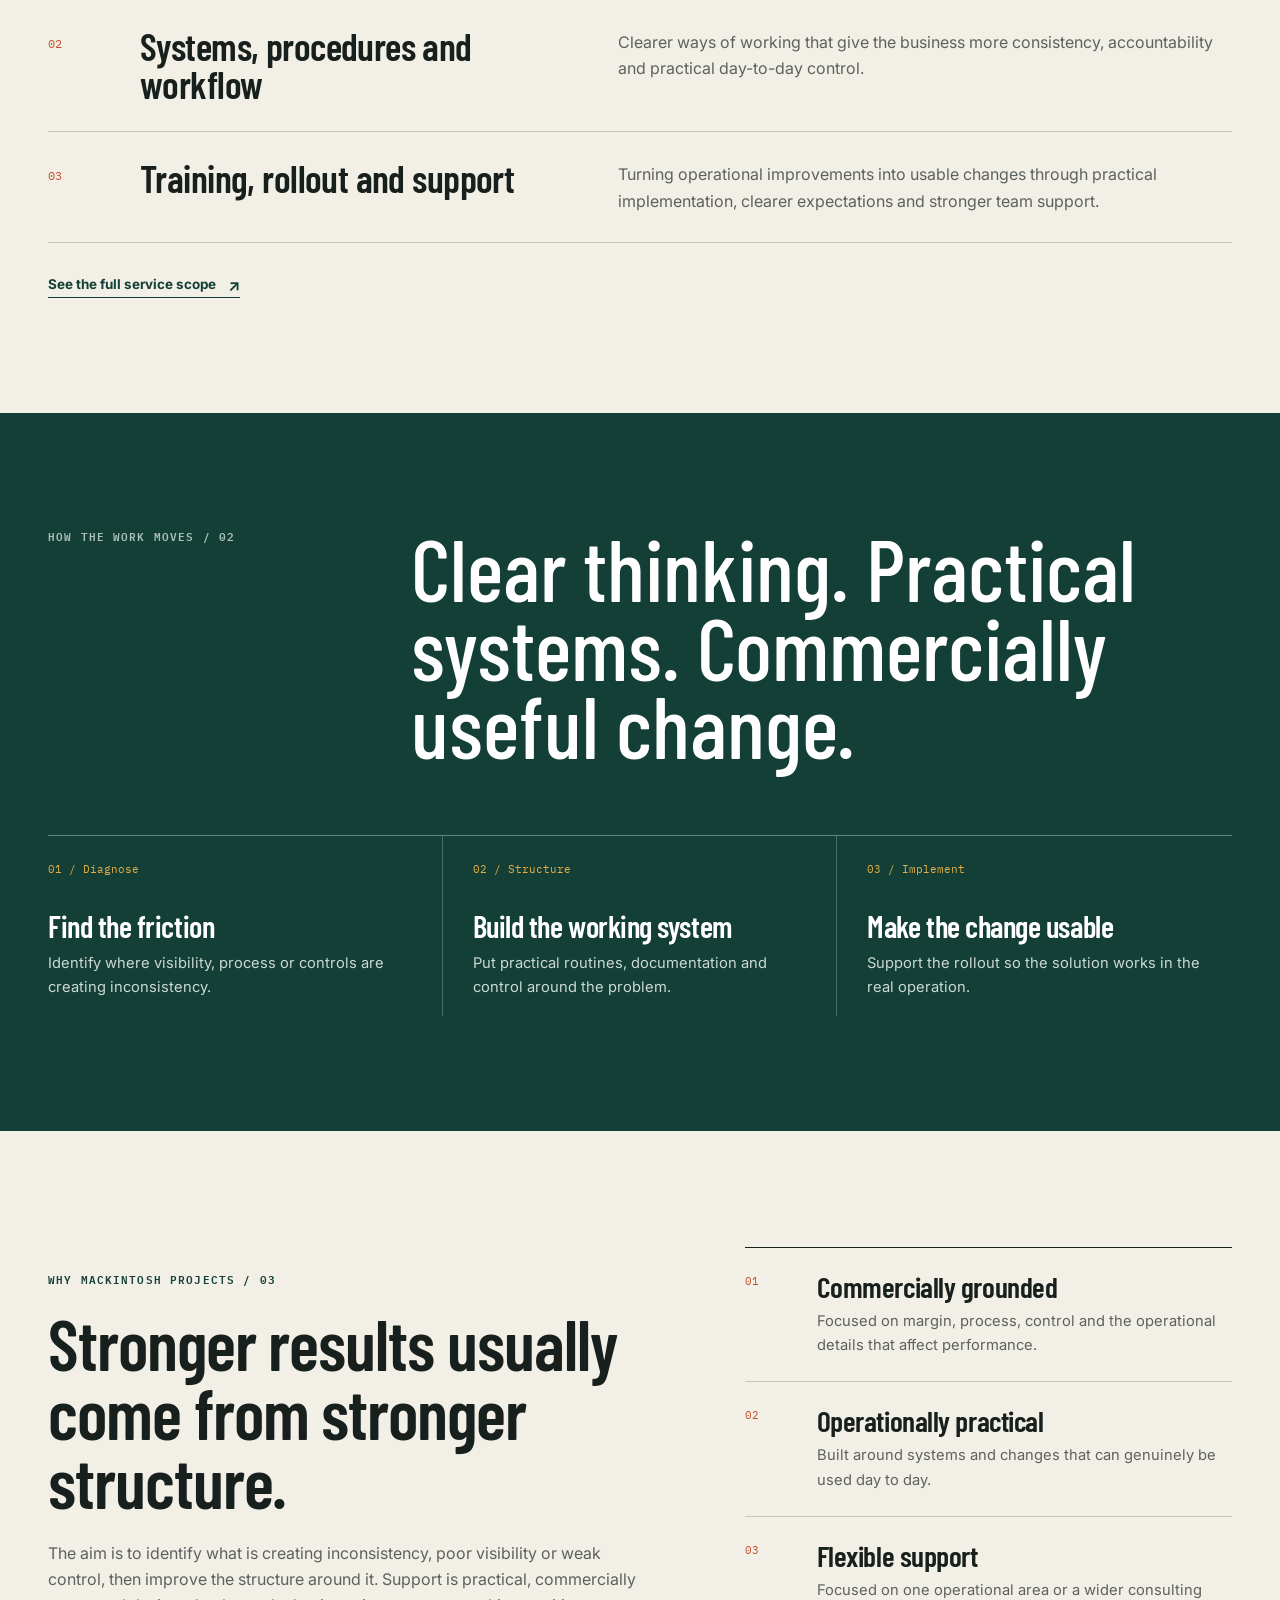
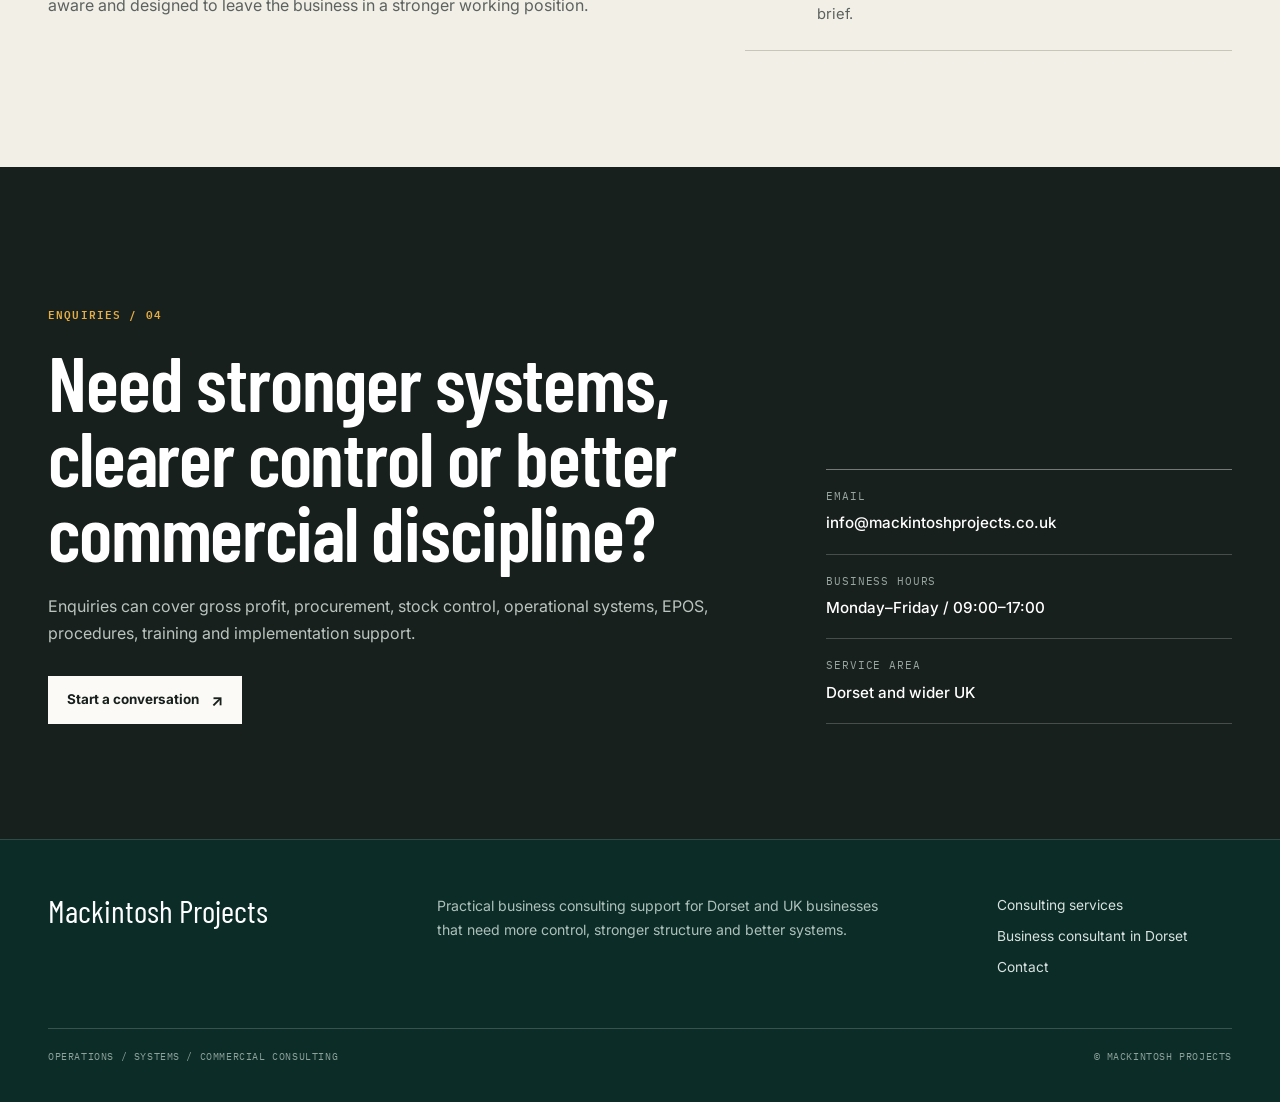
==== commit 3ac7efe7: "Remove product links from Mackintosh Projects site" ====
--- a/index.html
+++ b/index.html
@@ -22,7 +22,7 @@
   <meta name="twitter:card" content="summary">
   <meta name="twitter:title" content="Mackintosh Projects | Business Consultant in Dorset">
   <meta name="twitter:description" content="Practical business consulting support for businesses that need stronger control, structure and systems.">
-  <link rel="stylesheet" href="/assets/styles.css">
+  <link rel="stylesheet" href="/assets/styles.css?v=20260827-2">
   <script type="application/ld+json">
   {
     "@context": "https://schema.org",
@@ -41,9 +41,7 @@
       { "@type": "Offer", "itemOffered": { "@type": "Service", "name": "Operational systems consulting" } },
       { "@type": "Offer", "itemOffered": { "@type": "Service", "name": "Gross profit and stock control support" } },
       { "@type": "Offer", "itemOffered": { "@type": "Service", "name": "EPOS setup and workflow support" } },
-      { "@type": "Offer", "itemOffered": { "@type": "Service", "name": "Procedures and training support" } },
-      { "@type": "Offer", "itemOffered": { "@type": "SoftwareApplication", "name": "The Kitchen Wiz" } },
-      { "@type": "Offer", "itemOffered": { "@type": "SoftwareApplication", "name": "BossOps" } }
+      { "@type": "Offer", "itemOffered": { "@type": "Service", "name": "Procedures and training support" } }
     ]
   }
   </script>
@@ -64,8 +62,6 @@
       <nav class="desktop-nav" aria-label="Main navigation">
         <a href="/" aria-current="page">Home</a>
         <a href="/services">Services</a>
-        <a href="/kitchen-wiz">Kitchen Wiz</a>
-        <a href="/bossops">BossOps</a>
         <a href="/contact">Contact</a>
         <a class="button button-dark" href="/contact">Start a conversation</a>
       </nav>
@@ -74,8 +70,6 @@
         <nav class="mobile-panel" aria-label="Mobile navigation">
           <a href="/" aria-current="page">Home</a>
           <a href="/services">Services</a>
-          <a href="/kitchen-wiz">Kitchen Wiz</a>
-          <a href="/bossops">BossOps</a>
           <a href="/contact">Contact</a>
           <a href="/contact">Start a conversation</a>
         </nav>
@@ -174,54 +168,10 @@
       </div>
     </section>
 
-    <section class="section products">
-      <div class="container">
-        <div class="section-intro">
-          <p class="eyebrow">Products / 03</p>
-          <div>
-            <h2>Useful software built from the same operational thinking.</h2>
-            <p class="intro-copy">Mackintosh Projects also develops focused products that reduce waste, improve decisions and give people better control.</p>
-          </div>
-        </div>
-        <div class="product-list">
-          <article class="product-feature">
-            <div class="product-identity">
-              <div class="kw-mark" aria-hidden="true">KW</div>
-              <span class="product-code">Product 01 / Consumer</span>
-            </div>
-            <div class="product-copy">
-              <h3>The Kitchen Wiz</h3>
-              <p>Turn fridge and cupboard photos into practical recipe ideas. Scan what is already in the kitchen, confirm the ingredients and cook without another unnecessary shopping trip.</p>
-              <div class="product-meta"><span>Photo ingredient detection</span><span>Exact-ingredient recipes</span><span>Plus from £4.99/month</span></div>
-              <div class="actions">
-                <a class="button" href="/kitchen-wiz">View Kitchen Wiz</a>
-                <a class="button-ghost" href="https://kitchenwiz.mackintoshprojects.co.uk/">Open the app</a>
-              </div>
-            </div>
-          </article>
-          <article class="product-feature">
-            <div class="product-identity">
-              <img class="product-logo" src="/assets/bossops-logo-main.jpg" alt="BossOps logo" loading="lazy" width="720" height="720">
-              <span class="product-code">Product 02 / Hospitality</span>
-            </div>
-            <div class="product-copy">
-              <h3>BossOps</h3>
-              <p>A hospitality operations family for food cost, rota, labour, payroll exports, supplier tracking, recipe GP and profit control—with Compliance being prepared as the next product line.</p>
-              <div class="product-meta"><span>Management live now</span><span>Compliance coming soon</span><span>Multi-site operations</span></div>
-              <div class="actions">
-                <a class="button" href="/bossops">View BossOps</a>
-                <a class="button-ghost" href="https://management.bossops.mackintoshprojects.co.uk/">Open Management</a>
-              </div>
-            </div>
-          </article>
-        </div>
-      </div>
-    </section>
-
     <section class="section">
       <div class="container split">
         <div class="split-copy">
-          <p class="eyebrow">Why Mackintosh Projects / 04</p>
+          <p class="eyebrow">Why Mackintosh Projects / 03</p>
           <h2>Stronger results usually come from stronger structure.</h2>
           <p>The aim is to identify what is creating inconsistency, poor visibility or weak control, then improve the structure around it. Support is practical, commercially aware and designed to leave the business in a stronger working position.</p>
         </div>
@@ -236,7 +186,7 @@
     <section class="section contact-band">
       <div class="container contact-band-grid">
         <div>
-          <p class="eyebrow">Enquiries / 05</p>
+          <p class="eyebrow">Enquiries / 04</p>
           <h2>Need stronger systems, clearer control or better commercial discipline?</h2>
           <p>Enquiries can cover gross profit, procurement, stock control, operational systems, EPOS, procedures, training and implementation support.</p>
           <div class="actions"><a class="button button-light" href="/contact">Start a conversation</a></div>
@@ -258,8 +208,6 @@
         <nav class="footer-nav" aria-label="Footer navigation">
           <a href="/services">Consulting services</a>
           <a href="/business-consultant-dorset">Business consultant in Dorset</a>
-          <a href="/kitchen-wiz">Kitchen Wiz</a>
-          <a href="/bossops">BossOps</a>
           <a href="/contact">Contact</a>
         </nav>
       </div>
--- a/assets/styles.css
+++ b/assets/styles.css
@@ -227,34 +227,6 @@
 .process-step h3 { margin-bottom: 10px; color: #fff; }
 .process-step p { color: #cbd9d5; font-size: .92rem; }
 
-.products { background: var(--paper-light); }
-.product-list { border-top: 1px solid var(--ink); }
-.product-feature {
-  display: grid;
-  grid-template-columns: minmax(190px, .42fr) minmax(0, 1fr);
-  gap: clamp(34px, 7vw, 96px);
-  padding: clamp(48px, 7vw, 86px) 0;
-  border-bottom: 1px solid var(--line);
-}
-.product-identity { display: flex; flex-direction: column; align-items: flex-start; gap: 18px; }
-.product-code { font-family: var(--mono); font-size: .69rem; color: var(--muted); letter-spacing: .1em; text-transform: uppercase; }
-.kw-mark {
-  width: 112px;
-  height: 112px;
-  display: grid;
-  place-items: center;
-  color: var(--paper-light);
-  background: var(--rust);
-  font-family: var(--heading);
-  font-size: 3rem;
-  font-weight: 700;
-  letter-spacing: -.05em;
-}
-.product-logo { width: 122px; height: 122px; object-fit: cover; border: 1px solid var(--line); filter: saturate(.78) contrast(1.05); mix-blend-mode: multiply; }
-.product-copy h3 { max-width: 850px; font-size: clamp(2.7rem, 5vw, 5rem); }
-.product-copy > p { max-width: 720px; margin-top: 22px; font-size: 1.04rem; }
-.product-meta { display: flex; flex-wrap: wrap; gap: 18px 32px; margin-top: 28px; padding-top: 20px; border-top: 1px solid var(--line); color: var(--muted); font-size: .78rem; font-family: var(--mono); }
-
 .split { display: grid; grid-template-columns: minmax(0, 1fr) minmax(300px, .82fr); gap: clamp(48px, 8vw, 112px); align-items: start; }
 .split-copy h2 { max-width: 750px; font-size: clamp(2.9rem, 5.5vw, 5.2rem); }
 .split-copy > p { max-width: 700px; margin-top: 24px; }
@@ -294,16 +266,6 @@
 .page-hero .index-label { padding-top: 11px; color: var(--rust); }
 .page-hero h1 { max-width: 1040px; font-size: clamp(3.5rem, 7.2vw, 7.2rem); text-wrap: balance; }
 .page-hero .lead { max-width: 760px; margin-top: 28px; font-size: 1.1rem; }
-.page-hero-dark { color: #fff; background: var(--green); border-bottom-color: var(--green); }
-.page-hero-dark h1 { color: #fff; }
-.page-hero-dark .lead { color: #c6d4d0; }
-.page-hero-dark .index-label { color: var(--yellow); }
-.page-hero-dark::after { border-color: rgba(255,255,255,.2); }
-.page-product-mark { display: flex; align-items: center; gap: 22px; margin-top: 38px; }
-.page-product-mark .kw-mark { width: 82px; height: 82px; font-size: 2.2rem; background: var(--yellow); color: var(--green-deep); }
-.page-product-mark img { width: 105px; height: 105px; object-fit: cover; filter: saturate(.78) contrast(1.05); }
-.page-product-mark p { max-width: 390px; margin: 0; color: inherit; }
-
 .service-catalog { border-top: 1px solid var(--ink); }
 .catalog-row {
   display: grid;
@@ -318,19 +280,6 @@
 .catalog-row p { margin: 0; font-size: .94rem; }
 .catalog-row img { width: 52px; height: 52px; object-fit: cover; margin-top: 8px; filter: saturate(.7); }
 
-.steps-grid,
-.feature-grid,
-.product-cards { display: grid; grid-template-columns: repeat(3, 1fr); border-top: 1px solid var(--ink); }
-.step,
-.feature { min-height: 290px; padding: 28px 28px 30px 0; border-right: 1px solid var(--line); }
-.step + .step,
-.feature + .feature { padding-left: 28px; }
-.step:last-child,
-.feature:last-child { border-right: 0; }
-.step .number,
-.feature .number { display: block; margin-bottom: 62px; color: var(--rust); font-family: var(--mono); font-size: .7rem; }
-.step h3,
-.feature h3 { margin-bottom: 16px; }
 .positioning { padding: clamp(50px, 7vw, 82px) 0; color: #fff; background: var(--rust); }
 .positioning p { max-width: 1120px; color: #fff; font-family: var(--heading); font-size: clamp(2.6rem, 5.4vw, 5.2rem); line-height: .94; }
 
@@ -358,23 +307,6 @@
 .contact-list li { display: grid; grid-template-columns: 150px 1fr; gap: 24px; padding: 19px 0; border-bottom: 1px solid var(--line); }
 .contact-list span { color: var(--green); font-family: var(--mono); font-size: .68rem; font-weight: 600; letter-spacing: .08em; text-transform: uppercase; }
 .contact-list strong { font-weight: 500; }
-
-.product-cards { grid-template-columns: repeat(2, 1fr); }
-.product-card { padding: clamp(30px, 4vw, 54px) clamp(28px, 4vw, 50px) clamp(38px, 5vw, 64px) 0; border-right: 1px solid var(--line); }
-.product-card + .product-card { padding-right: 0; padding-left: clamp(28px, 4vw, 50px); border-right: 0; }
-.product-card-top { display: flex; align-items: flex-start; justify-content: space-between; gap: 24px; margin-bottom: 38px; }
-.product-card img { width: 108px; height: 108px; object-fit: cover; filter: saturate(.72) contrast(1.04); mix-blend-mode: multiply; }
-.status { display: inline-flex; padding: 8px 10px; color: #fff; background: var(--green); }
-.status-soon { color: var(--ink); background: var(--paper-dark); }
-.product-card h3 { font-size: clamp(2.4rem, 4.2vw, 4rem); }
-.product-card > p { margin-top: 20px; }
-.plain-list { margin: 26px 0 0; padding: 0; list-style: none; border-top: 1px solid var(--line); }
-.plain-list li { position: relative; padding: 12px 0 12px 22px; border-bottom: 1px solid var(--line); color: var(--muted); font-size: .9rem; }
-.plain-list li::before { position: absolute; left: 0; content: "—"; color: var(--rust); }
-.note-band { background: var(--yellow); }
-.note-grid { display: grid; grid-template-columns: 180px 1fr; gap: clamp(30px, 7vw, 100px); }
-.note-band .eyebrow { color: var(--ink); }
-.note-band blockquote { max-width: 900px; margin: 0; font-family: var(--heading); font-size: clamp(2.4rem, 4.8vw, 4.5rem); line-height: .95; }
 
 .footer { padding: 54px 0 36px; color: #fff; background: var(--green-deep); border-top: 1px solid rgba(255,255,255,.14); }
 .footer-grid { display: grid; grid-template-columns: minmax(210px, .7fr) minmax(260px, 1.1fr) minmax(170px, .55fr); gap: clamp(40px, 7vw, 92px); }
@@ -408,7 +340,6 @@
   .section-intro { gap: 22px; }
   .section-intro .eyebrow { margin-bottom: 0; }
   .service-row { grid-template-columns: 52px minmax(200px, .85fr) minmax(260px, 1.15fr); }
-  .product-feature { grid-template-columns: 150px 1fr; }
   .page-hero-grid { grid-template-columns: 78px 1fr; }
   .catalog-row { grid-template-columns: 42px 140px minmax(180px, .7fr) minmax(250px, 1fr); gap: 18px; }
   .footer-grid { grid-template-columns: repeat(2, 1fr); }
@@ -441,21 +372,12 @@
   .process-step, .process-step + .process-step { min-height: auto; padding: 24px 0; border-right: 0; border-bottom: 1px solid rgba(255,255,255,.22); }
   .process-step:last-child { border-bottom: 0; }
   .process-step span { margin-bottom: 18px; }
-  .product-feature { grid-template-columns: 1fr; gap: 30px; }
-  .kw-mark { width: 86px; height: 86px; font-size: 2.35rem; }
-  .product-logo { width: 92px; height: 92px; }
-  .product-copy h3 { font-size: clamp(2.7rem, 13vw, 4rem); }
   .page-hero-grid { grid-template-columns: 1fr; gap: 22px; }
   .page-hero .index-label { padding-top: 0; }
   .page-hero h1 { font-size: clamp(3.2rem, 15vw, 5rem); }
   .page-hero::after { right: -120px; opacity: .6; }
   .catalog-row { grid-template-columns: 34px 1fr; gap: 12px; }
   .catalog-row .service-tag, .catalog-row h3, .catalog-row p, .catalog-row img { grid-column: 2; }
-  .steps-grid, .feature-grid, .product-cards { grid-template-columns: 1fr; }
-  .step, .feature, .step + .step, .feature + .feature { min-height: auto; padding: 28px 0; border-right: 0; border-bottom: 1px solid var(--line); }
-  .step .number, .feature .number { margin-bottom: 34px; }
-  .product-card, .product-card + .product-card { padding: 38px 0 48px; border-right: 0; border-bottom: 1px solid var(--line); }
-  .note-grid { grid-template-columns: 1fr; gap: 16px; }
   .contact-list li { grid-template-columns: 1fr; gap: 5px; }
   .footer-grid { grid-template-columns: 1fr; gap: 34px; }
   .footer-base { flex-direction: column; }
